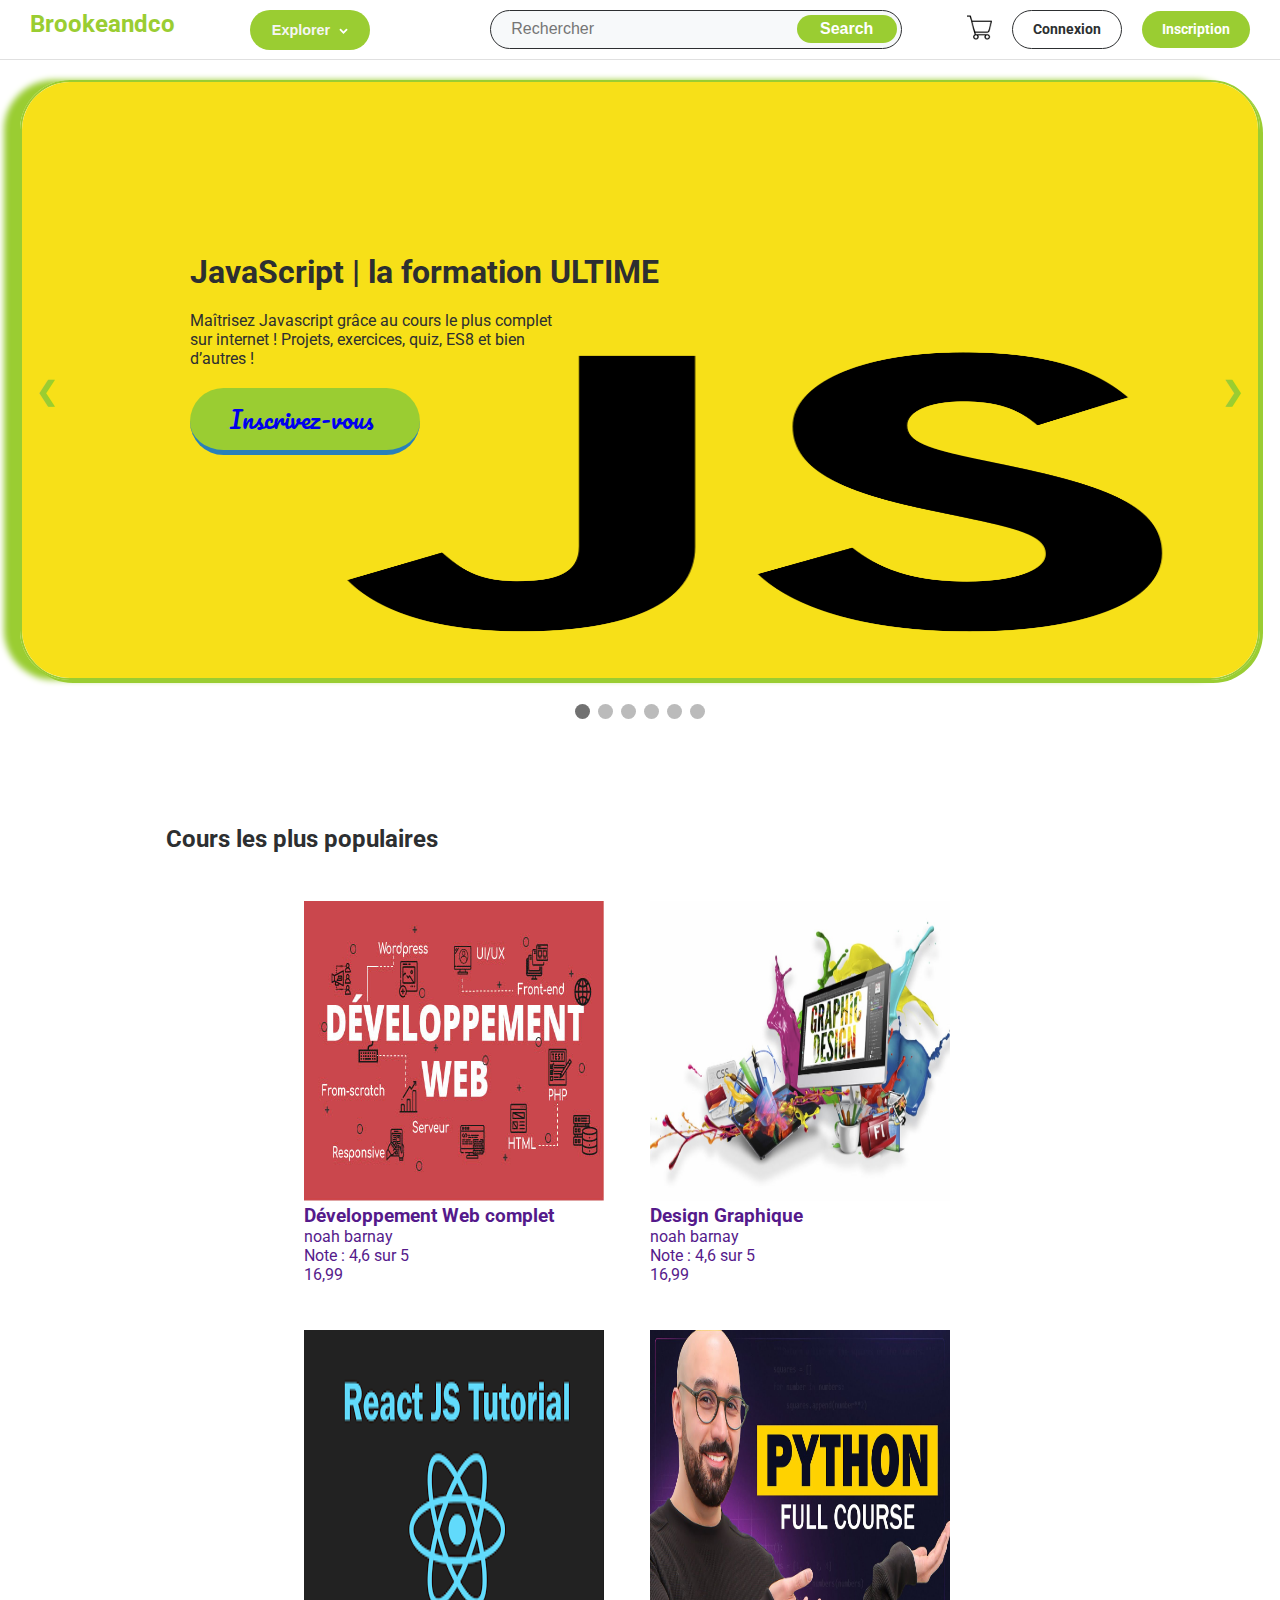
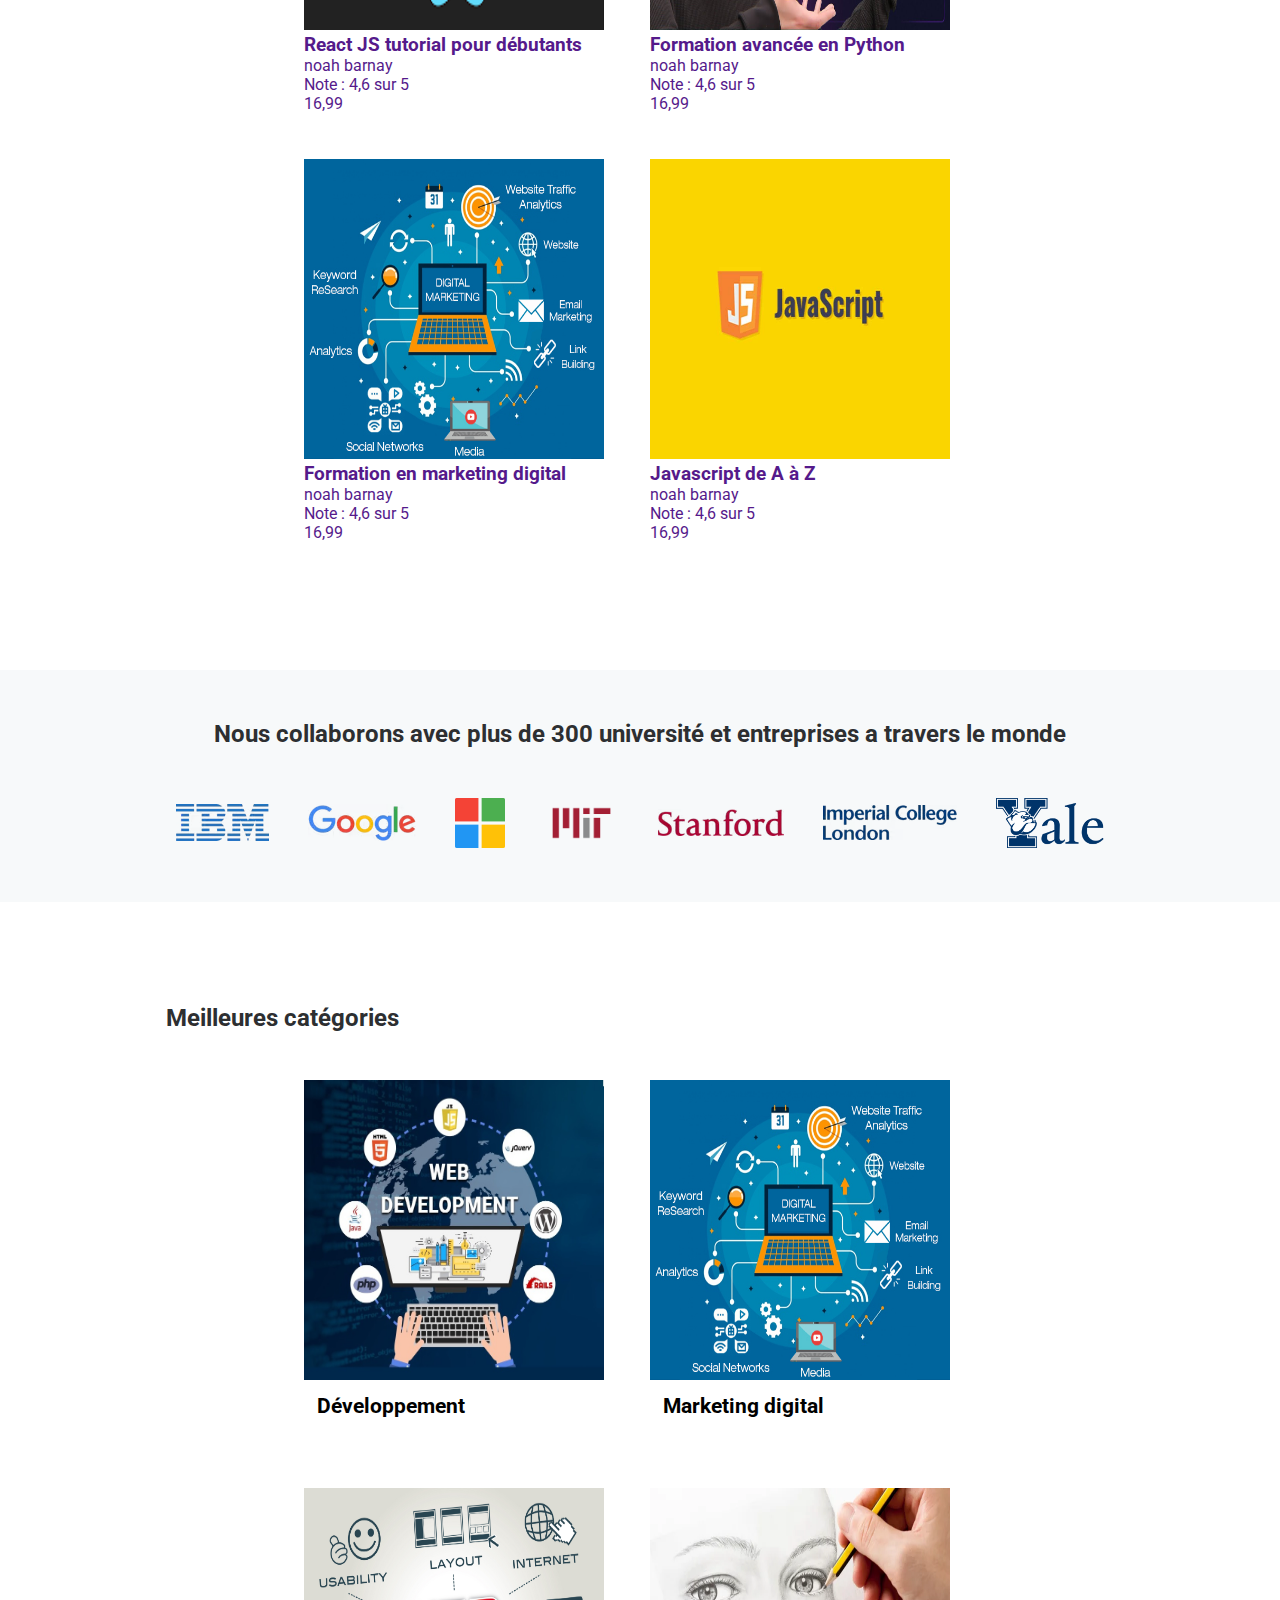
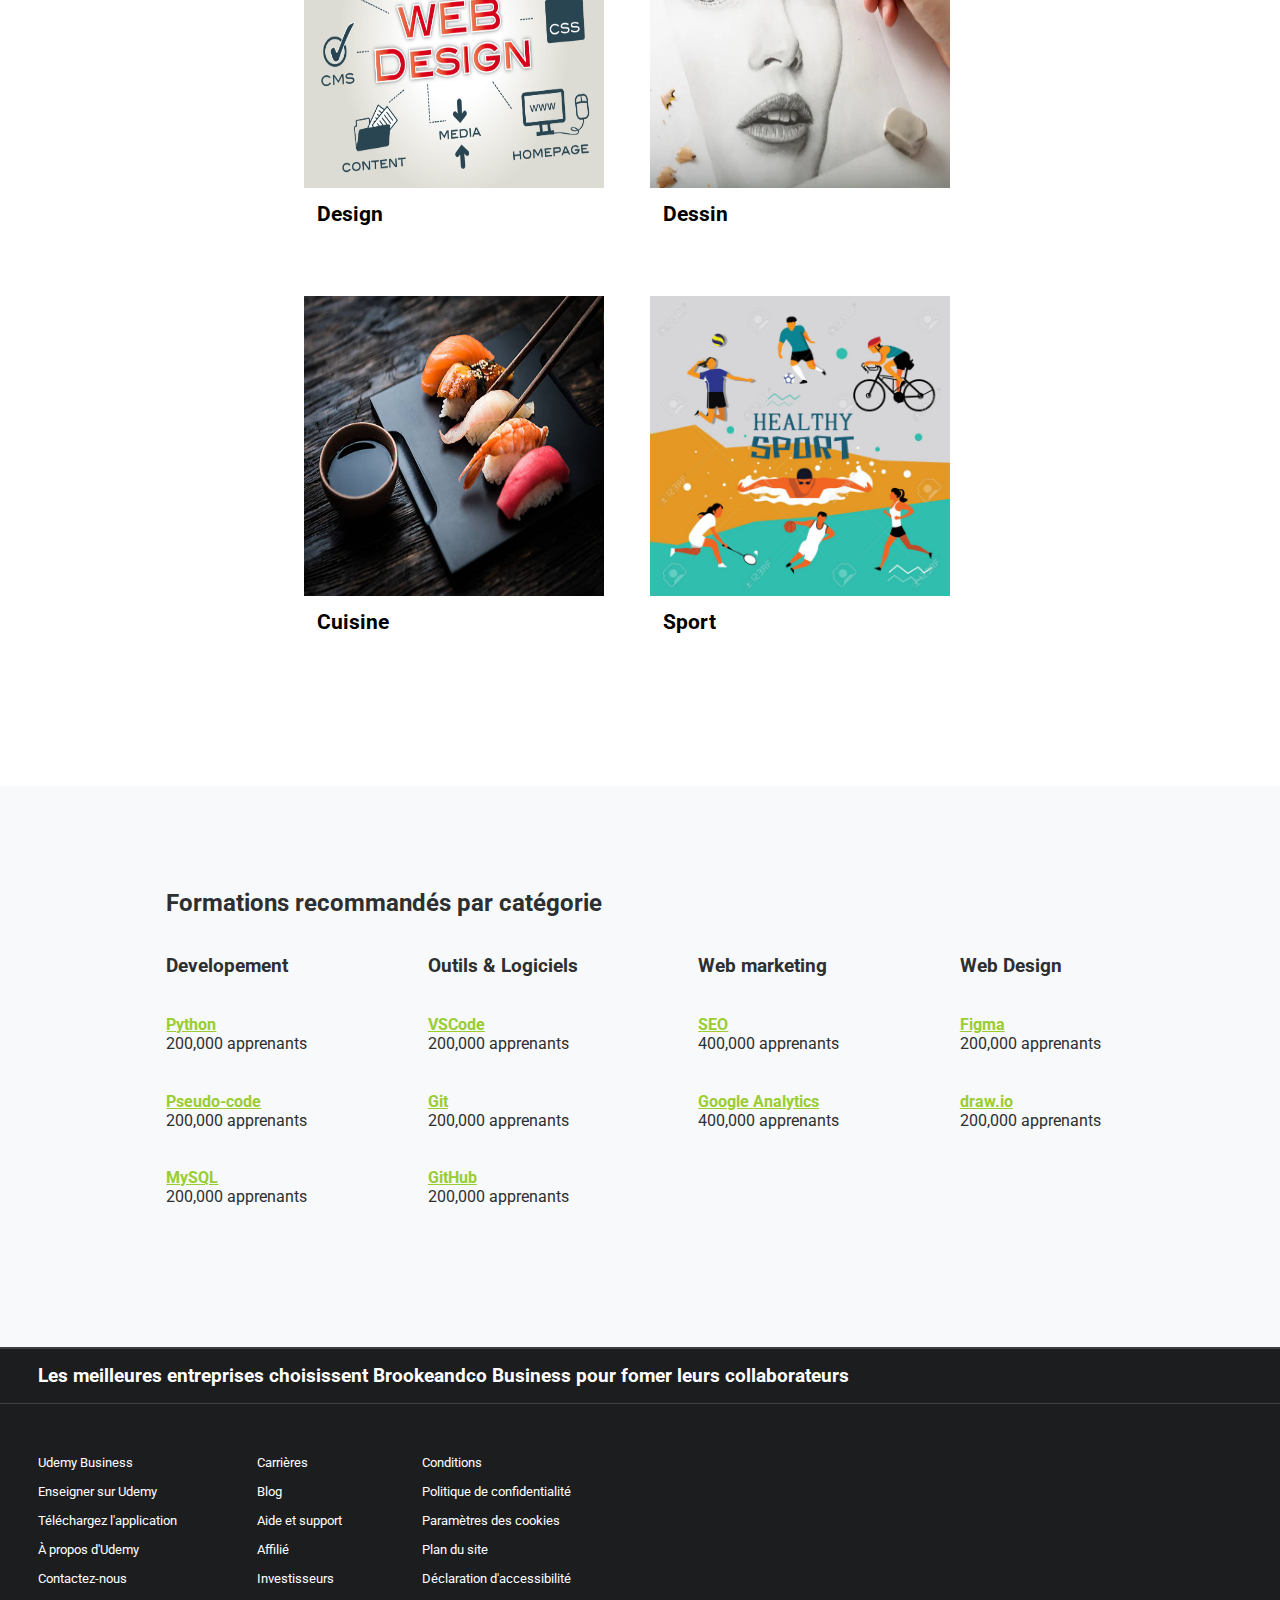
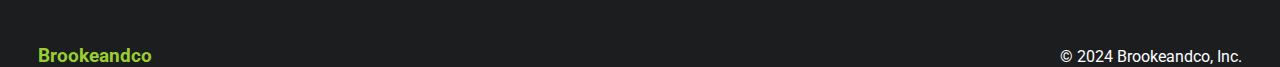
==== index.html @ dddec378 "Update" ====
<!DOCTYPE html>
<html lang="en">
<head>
    <meta charset="UTF-8">
    <meta name="viewport" content="width=device-width, initial-scale=1.0">
    <title>Brooke and Co</title>
    <link rel="stylesheet" href="/styles/main.css">
</head>
<body>
    <div class="wrapper">
        <header>  
            <div class = "searchList">
                <div class="logo-container">
                    <a href="/index.html" class="logo">
                        <h2>Brookeandco</h2>
                    </a> 
                </div>
                <button class= "exploreButton">
                        <span>Explorer</span>
                        <svg class="exploreButtonArrow " viewBox="0 0 32 32" width="9" height="9"><path fill="#fff" d="M30.054 14.429l-13.25 13.232q-0.339 0.339-0.804 0.339t-0.804-0.339l-13.25-13.232q-0.339-0.339-0.339-0.813t0.339-0.813l2.964-2.946q0.339-0.339 0.804-0.339t0.804 0.339l9.482 9.482 9.482-9.482q0.339-0.339 0.804-0.339t0.804 0.339l2.964 2.946q0.339 0.339 0.339 0.813t-0.339 0.813z"></path></svg>
                </button>
                <div class="scrollingMenu">

                </div>
            </div>
            <div class="searchBar">
                <form action="" id="searchBarForm" role="search">
                    <input type="search" id="query" name="query"
                        placeholder="Rechercher"
                        aria-label ="Rechercher a travers le contenu du site"
                        >
                    <button type="submit" class="searchBarButton">Search</button>
                </form>
            </div>
            <ul class="nav-links">
                <li class="cart"><a href="#"><img src="/images/shopping-cart.png" alt=""></a></li>
                <li class="signIn"><a href="/pages/login.html">Connexion</a></li>
                <li class="register"><a href="/pages/register.html">Inscription</a></li>
            </ul>
        </header>
        <main>
            <!-- section carousel -->
            <section class="carousel-container">
                <!-- Slideshow container -->
                <div class="slideshow-container">
                    <!-- Full-width images with number and caption text -->
                    <div class="mySlides fade">  
                        <img src="./images/javascript-logo.png">
                        <div class="cta-container">
                            <h1 class="cta-title">JavaScript | la formation ULTIME </h1>
                            <p class="cta-subtitle"> Maîtrisez Javascript grâce au cours le plus complet sur internet ! 
                                Projets, exercices, quiz, ES8 et bien d’autres !
                            </p>
                            <a class="cta-btn" href="pages/register.html"> Inscrivez-vous</a>
                        </div>
                    </div>
                    <div class="mySlides fade">  
                        <img src="./images/python.jpeg">
                        <div class="cta-container">
                            <h1 class="cta-title">Développeur Python | Formation complète</h1>
                            <p class="cta-subtitle">Apprenez Python en partant de 0, et créez tous types de projets :
                                Sites Web, Apps mobile, Jeux, Scripts, Hacking éthique
                            </p>
                            <a class="cta-btn"  href="pages/register.html"> Inscrivez-vous</a>
                        </div>
                    </div>
                    <div class="mySlides fade"> 
                        <img src="./images/c-sharp.webp">
                        <div class="cta-container">
                            <h1 class="cta-title">Développeur C# | Formation complète</h1>
                            <p class="cta-subtitle">Apprenez la programmation avec le langage C# 10 
                                et créez des applications web puissantes avec .NET Core 6</p>
                            <a class="cta-btn" href="pages/register.html"> Inscrivez-vous</a>
                        </div>
                    </div>
                    <div class="mySlides fade">
                        <img src="./images/webdev-course.webp">
                        <div class="cta-container">
                            <h1 class="cta-title">Atelier de Développement Web</h1>
                            <p class="cta-subtitle">Cours de développement web explore les technologies web modernes.</p>
                            <a class="cta-btn" href="pages/register.html"> Inscrivez-vous</a>
                        </div>
                    </div>
                    <div class="mySlides fade">
                        <img src="./images/react-js-complet.jpeg">
                        <div class="cta-container">
                            <h1 class="cta-title">Le cours complet de React.JS pour débutants</h1>
                            <p class="cta-subtitle">Créez des applications Web robustes, rapides, conviviales et réactives.</p>
                            <a class="cta-btn" href="pages/register.html"> Inscrivez-vous</a>
                        </div>
                    </div>
                    <div class="mySlides fade">
                        <img src="./images/java-logo.svg">
                        <div class="cta-container">
                            <h1 class="cta-title">Développeur Java | Master training</h1>
                            <p class="cta-subtitle">Créez des applications Web robustes,conviviales et multiplateforme.</p>
                            <a class="cta-btn" href="pages/register.html"> Inscrivez-vous</a>
                        </div>
                    </div>

                
                    <!-- Next and previous buttons -->
                    <a class="prev" onclick="plusSlides(-1)">&#10094;</a>
                    <a class="next" onclick="plusSlides(1)">&#10095;</a>
                </div>
                <!-- The dots/circles -->
                <div class="dot-container">
                    <span class="dot" onclick="currentSlide(1)"></span>
                    <span class="dot" onclick="currentSlide(2)"></span>
                    <span class="dot" onclick="currentSlide(3)"></span>
                    <span class="dot" onclick="currentSlide(4)"></span>
                    <span class="dot" onclick="currentSlide(5)"></span>
                    <span class="dot" onclick="currentSlide(6)"></span>
                </div>
            </section>
            <!-- section les cours populaires -->
            <section class="bb-container component-margin">
                <h2 class="popular-courses-title"> Cours les plus populaires</h2>
                <div class="popular-courses">
                    <a class="popular-card" href="">
                        <div class="categorie-img-wrapper">
                            <img src="images/dev-web.jpeg" alt="img-dev">
                        </div>
                        <div class="popular-card-content">
                            <div class="card-title-module"><h3>Développement Web complet</h3></div>
                            <div class="formateur">noah barnay</div>
                            <div class="rating">
                                <span>Note&nbsp;: 4,6 sur&nbsp;5</span>
                            </div>
                            <div class="price"><span> 16,99</span></div>
                        </div>
                    </a>
                    <a class="popular-card" href="">
                        <div class="categorie-img-wrapper">
                            <img src="images/graphic-design.jpeg" alt="img-dev">
                        </div>
                        <div class="popular-card-content">
                            <div class="card-title-module"><h3>Design Graphique</h3></div>
                            <div class="formateur">noah barnay</div>
                            <div class="rating">
                                <span>Note&nbsp;: 4,6 sur&nbsp;5</span>
                            </div>
                            <div class="price"><span> 16,99</span></div>
                        </div>
                    </a>
                    <a class="popular-card" href="">
                        <div class="categorie-img-wrapper">
                            <img src="images/reactjs.png" alt="img-dev">
                        </div>
                        <div class="popular-card-content">
                            <div class="card-title-module"><h3>React JS tutorial pour débutants</h3></div>
                            <div class="formateur">noah barnay</div>
                            <div class="rating">
                                <span>Note&nbsp;: 4,6 sur&nbsp;5</span>
                            </div>
                            <div class="price"><span> 16,99</span></div>
                        </div>
                    </a>
                    <a class="popular-card" href="">
                        <div class="categorie-img-wrapper">
                            <img src="images/python-fullCourses.jpeg" alt="img-dev">
                        </div>
                        <div class="popular-card-content">
                            <div class="card-title-module"><h3>Formation avancée en Python</h3></div>
                            <div class="formateur">noah barnay</div>
                            <div class="rating">
                                <span>Note&nbsp;: 4,6 sur&nbsp;5</span>
                            </div>
                            <div class="price"><span> 16,99</span></div>
                        </div>
                    </a>
                    <a class="popular-card" href="">
                        <div class="categorie-img-wrapper">
                            <img src="images/digital-marketing.jpeg" alt="img-dev">
                        </div>
                        <div class="popular-card-content">
                            <div class="card-title-module"><h3>Formation en marketing digital</h3></div>
                            <div class="formateur">noah barnay</div>
                            <div class="rating">
                                <span>Note&nbsp;: 4,6 sur&nbsp;5</span>
                            </div>
                            <div class="price"><span> 16,99</span></div>
                        </div>
                    </a>
                    <a class="popular-card" href="">
                        <div class="categorie-img-wrapper">
                            <img src="images/javascript.jpeg" alt="img-dev">
                        </div>
                        <div class="popular-card-content">
                            <div class="card-title-module"><h3>Javascript de A à Z</h3></div>
                            <div class="formateur">noah barnay</div>
                            <div class="rating">
                                <span>Note&nbsp;: 4,6 sur&nbsp;5</span>
                            </div>
                            <div class="price"><span> 16,99</span></div>
                        </div>
                    </a>
                </div>
            </section>
            <!-- section partners banners -->
            <section class="component-margin partners-section background-pale">
                <div class="bb-container">
                    <h2 class="partners-logo-heading">
                        <div>
                            Nous collaborons avec plus de 300 université et entreprises a travers le monde
                        </div> 
                    </h2>
                    <div class="partners-logo-module">
                        <a href="https://developer.ibm.com/?lnk=flathl" target="_blank" class="partner-logo-image">
                            <img src="images/ibm-icon.png" alt="logo-ibm">
                        </a>
                        <a href="https://grow.google/intl/en_in/certificates/" target="_blank" class="partner-logo-image">
                            <img src="images/google-icon.png" alt="google-logo">
                        </a>
                        <a href="https://news.microsoft.com/skills/" target="_blank" class="partner-logo-image">
                            <img src="images/microsoft-logo.png" alt="microsoft-logo">
                        </a>
                        <a href="https://openlearning.mit.edu/courses-programs" target="_blank" class="partner-logo-image">
                            <img src="images/mit-logo.png" alt="mit-logo">
                        </a>
                        <a href="https://online.stanford.edu/free-courses" target="_blank" class="partner-logo-image">
                            <img src="images/stanford-logo.png" alt="stanford-logo">
                        </a>
                        <a href="https://www.imperial.ac.uk/e-learning/" target="_blank" class="partner-logo-image">
                            <img src="images/imperial-college.png" alt="imperial-college-logo">
                        </a>
                        <a href="https://online.yale.edu/" target="_blank"class="partner-logo-image">
                            <img src="images/yale-logo.png" alt="yale-logo">
                        </a>
                    </div>
                </div> 
            </section>
            <!-- section des meilleures catégories-->
            <section class="bb-container component-margin">
                <h2 class="top-categories-title"> Meilleures catégories</h2>
                <div class="top-categories">
                    <a class="categorie-card" href="">
                        <div class="categorie-img-wrapper">
                            <img src="images/web-dev.jpeg" alt="img-dev">
                        </div>
                        <div class="categorie-card-title">
                            <span>Développement</span>
                        </div>
                    </a>
                    <a class="categorie-card" href="">
                        <div class="categorie-img-wrapper">
                            <img src="images/digital-marketing.jpeg" alt="img-dev">
                        </div>
                        <div class="categorie-card-title">
                            <span>Marketing digital</span>
                        </div>
                    </a>
                    <a class="categorie-card" href="">
                        <div class="categorie-img-wrapper">
                            <img src="/images/web-desiging.jpeg" alt="img-dev">
                        </div>
                        <div class="categorie-card-title">
                            <span>Design</span>
                        </div>
                    </a>
                    <a class="categorie-card" href="">
                        <div class="categorie-img-wrapper">
                            <img src="images/dessin.jpeg" alt="img-dev">
                        </div>
                        <div class="categorie-card-title">
                            <span>Dessin</span>
                        </div>
                    </a>
                    <a class="categorie-card" href="">
                        <div class="categorie-img-wrapper">
                            <img src="images/cusine.jpeg" alt="img-dev">
                        </div>
                        <div class="categorie-card-title">
                            <span>Cuisine</span>
                        </div>
                    </a>
                    <a class="categorie-card" href="">
                        <div class="categorie-img-wrapper">
                            <img src="images/healthy-sport.jpeg" alt="img-dev">
                        </div>
                        <div class="categorie-card-title">
                            <span>Sport</span>
                        </div>
                    </a>
                </div>
            </section>
            <!-- section des formations recommandés par catégories -->
            <div class="component-margin background-pale">
                <section class="bb-container topics-section">
                    <h2 class="bb-heading section-title"> Formations recommandés par catégorie</h2>
                    <div class="topics-container">
                        <!-- categorie Developement-->
                        <div class="topics-category">
                            <h3 class="topics-title">Developement</h3>
                            <div>
                                <div class="topics-infos">
                                    <div>
                                        <a href="/" class="topics-link">Python</a>
                                    </div>
                                    <div class="topics-count"> 200,000 apprenants</div>
                                </div>
                                <div class="topics-infos">
                                    <div>
                                        <a href="/" class="topics-link">Pseudo-code</a>
                                    </div>
                                    <div> 200,000 apprenants</div>
                                </div >
                                <div class="topics-infos">
                                    <div>
                                        <div>
                                            <a href="/" class="topics-link">MySQL</a>
                                        </div>
                                        <div> 200,000 apprenants</div>
    
                                    </div>
                                </div>

                            </div>
                        </div>
                        <!-- categorie Outils & Logiciels-->
                        <div class="topics-category">
                            <h3 class="topics-title">Outils & Logiciels</h3>
                            <div>
                                <div class="topics-infos">
                                    <div>
                                        <a href="/" class="topics-link">VSCode</a>
                                    </div>
                                    <div> 200,000 apprenants</div>
                                </div>
                                <div class="topics-infos">
                                    <div>
                                        <a href="/" class="topics-link">Git</a>
                                    </div>
                                    <div> 200,000 apprenants</div>

                                </div>
                                <div class="topics-infos">
                                    <div>
                                        <a href="/" class="topics-link">GitHub</a>
                                    </div>
                                    <div> 200,000 apprenants</div>
                                </div>
                                

                            </div>
                        </div>
                        <!-- categorie web marketing-->
                        <div class="topics-category">
                            <h3 class="topics-title">Web marketing</h3>
                            <div>
                                <div class="topics-infos">
                                    <div>
                                        <a href="/" class="topics-link">SEO</a>
                                    </div>
                                    <div> 400,000 apprenants</div>
                                </div>
                                <div class="topics-infos">
                                    <div>
                                        <a href="/" class="topics-link">Google Analytics</a>
                                    </div>
                                    <div> 400,000 apprenants</div>
                                </div>
                                <div class="topics-infos"></div>

                            </div>
                        </div>
                        <!-- catégorie design -->
                        <div class="topics-category">
                            <h3 class="topics-title">Web Design</h3>
                            <div>
                                <div class="topics-infos">
                                    <div>
                                        <a href="/" class="topics-link">Figma</a>
                                    </div>
                                    <div> 200,000 apprenants</div>

                                </div>
                                <div class="topics-infos">
                                    <div>
                                        <a href="/" class="topics-link">draw.io</a>
                                    </div>
                                    <div> 200,000 apprenants</div>
                                </div>
                                <div class="topics-infos"></div>

                            </div>
                        </div>
                    </div>
                </section>
            </div>
        </main>
        <footer class="footer">
            <div class="footer-section fs1">
                <h3> Les meilleures entreprises choisissent Brookeandco Business pour fomer leurs collaborateurs</h2>
            </div>
            <div class="footer-section fs2">
                <div class="links">
                    <ul>
                        <li>
                            <a href="" class="link" target="_blank" >Udemy Business</a>
                        </li>
                        <li>
                            <a class="link" href="">Enseigner sur Udemy</a>
                        </li>
                        <li>
                            <a class="link" href="" target="_blank">Téléchargez l'application</a>
                        </li>
                        <li>
                            <a class="link" href="">À propos d'Udemy</a>
                        </li>
                        <li>
                            <a class="link" href="">Contactez-nous</a>
                        </li>
                    </ul>
                    <ul>
                        <li>
                            <a class="link" href="">Carrières</a>
                        </li>
                        <li>
                            <a class="link" href="">Blog</a>
                        </li>
                        <li>
                            <a class="link" href="">Aide et support</a>
                        </li>
                        <li>
                            <a class="link" href="">Affilié</a>
                        </li>
                        <li>
                            <a class="link" href="">Investisseurs</a>
                        </li>
                    </ul>
                    <ul>
                        <li>
                            <a class="link" href="">Conditions</a>
                        </li>
                        <li>
                            <a class="link" href="">Politique de confidentialité</a>
                        </li>
                        <li>
                            <a class="link" href="">Paramètres des cookies</a>
                        </li>
                        <li>
                            <a class="link" href="">Plan du site</a>
                        </li>
                        <li>
                            <a class="link" href="">Déclaration d'accessibilité</a>
                        </li>
                    </ul>
                </div>
                <div class="logo-copyright">
                    <div class="logo-container">
                        <a href="/" class="logo">
                            <h3>Brookeandco</h3>
                        </a>
                    </div>
                    <div class="copyright-container">© 2024 Brookeandco, Inc.</div>
                </div>
            </div>
        </footer>
    </div>
    
    <script src="/scripts/main.js"></script>
</body>
</html>
---- styles/main.css ----
@import url('https://fonts.googleapis.com/css2?family=Open+Sans:ital,wght@0,300..800;1,300..800&family=Roboto:ital,wght@0,100;0,300;0,400;0,500;0,700;0,900;1,100;1,300;1,400;1,500;1,700;1,900&display=swap');
@import url('https://fonts.googleapis.com/css2?family=Pacifico&display=swap');

/* media queries */
/* Styles pour les écrans de petite taille */
@media only screen and (max-width: 768px) {
    .logo-container {
        text-align: center;
    }
    .nav-links {
        display: none; /* Masquer la navigation principale sur les petits écrans */
        flex-direction: column;
        align-items: center;
        position: absolute;
        top: 50px;
        left: 0;
        right: 0;
        background-color: #FFFFFF;
        z-index: 1;
    }
    .nav-links.open{
        display: flex; /*Afficher la navigaion lorque le menu est ouver*/
    }
    .nav-links li{
        margin: 10px 0; /* espacement entre les éléments du menu */
    }

    .nav-toggle{
        display: block;
        cursor: pointer;
        color: #FFFFFF;
        background-color:  #333;
        padding: 10px;
    }
}

/* Styles pour les écrans de taille moyenne à grande */
@media only screen and (min-width: 768px) {
    .nav-links {
        display: flex;
        justify-content: flex-end;
        list-style-type: none;
        margin: 0;
        padding: 0;
    }
    .nav-links li {
        margin-left: 20px;
    }
}

/* main styles*/
*{
    box-sizing: border-box;
    margin:0;
    padding: 0;
}
body{
   font-family: "Roboto", sans-serif;
   color: #2d2f31;
   margin: 0;
   padding: 0;
}
.wrapper{
   display: flex;
   min-height: 100vh;/* hauteur du wrapper a 100vh = 100% du viewport height*/
   flex-direction: column; /* affichage en colonne */
}
main{
    flex-grow: 1; /* section main occupe l'espace disponible*/
}
a{
    text-decoration: none;
}
/********************************* HEADER SECTION *********************************/
/* aligner les elements du header*/
header{
    display: flex;
    justify-content: space-between;
    height: 60px;
    border-bottom: 1px solid #0000001f;
    align-items: center;
    padding: 0 30px 0 30px;
}
/* remove style on logo*/
header .logo{
    text-decoration: none;
    color: #9ACD32;
}

/* remove bullet on unordered list */
header ul {
    list-style-type: none;
}

header .searchList{
    display: flex;
    gap: 50px;
}
.exploreButton{
    border: none;
    background: none;
    color: whitesmoke;
    height: 40px;
    width: 120px;
    min-width: 120px;
    margin: auto 25px;
    font-size: 0.9rem;
    font-weight: bold;
    background-color: 	#9ACD32;
    border-radius: 25px;
}
.exploreButton:hover{
    border:#9ACD32;
    background-color: whitesmoke;
    color:#9ACD32;
}
.exploreButtonArrow{
    margin-left: 5px;
}
.searchBar{
    flex-grow: 0.6;
    height: 2.4rem;
    border: 1px solid #2d2f31;
    border-radius: 9999px;
    background-color: #f7f9fa;
    margin: 0 1.2rem;
    align-items: center;
    padding-left: 20px;
}
#searchBarForm{
    display: flex;
    align-items: center;
    height: 100%;
    padding: 0 0.25rem 0 0;
}
#searchBarForm > input{
    background-color: transparent;
    outline: none;
    font-size: 1rem;
    border: 0; /*enleve les bordures du input*/
    flex: 1;
}
.searchBarButton{
    border: none;
    background-color:#9ACD32;
    border-radius: 15px 15px;
    padding: 5px 5px;
    font-size: 1em;
    width: 100px;
    color: white;
    font-weight: 600;
}
.searchBarButton:hover, .nav-toggle {
    cursor: pointer
}
.nav-links{
    padding-top: 10px;
    display: flex;
    align-items: center;
    font-size: 0.9rem;
    font-weight: bold;
}

.signIn{
    background-color: transparent;
    border: 1px solid #2d2f31;
    padding:10px 20px ;
    border-radius: 50px;
}
.signIn a{
    color:#2d2f31;
}
.register{
    background-color:#9ACD32;
    padding:10px 20px ;
    border-radius: 50px;
}
.register a{
    color: white;
}
.signIn:hover, .register:hover{
    cursor:pointer;
}
.cart > a > img{
    width: 25px;
    height: 25px;
}

/********************************* MAIN SECTION *********************************/

/* carousel section */
.carousel-container {
    width: 100%;
    height: 100%;
}
.slideshow-container {
        width: 100%;
        position: relative;
        margin: 0 auto;
        padding: 20px 20px;
}

.mySlides {
    display: none;
}

.mySlides img {
    width: 100%;
    height: 600px;
    border: 2px #9ACD32 solid;
    border-radius: 50px;
    box-shadow: 3px 3px #9ACD32, -1em 0 .4em #9ACD32;
}

.prev, .next {
    cursor: pointer;
    position: absolute;
    top: 50%;
    width: auto;
    margin-top: -22px;
    padding: 16px;
    color: #9ACD32;
    font-weight: bold;
    font-size: 26px;
    transition: 0.6s ease;
    border-radius: 0 3px 3px 0;
    user-select: none;
}

.next{ 
    right: 20px; /* positionner le bouton next a droite */
    border-radius: 3px 0 0 3px;
}

.prev:hover, .next:hover{
    background-color: rgba(0,0,0,0.8);
}

.dot-container {
    text-align: center;
}
.dot {
    cursor: pointer;
    height: 15px;
    width: 15px;
    margin: 0 2px;
    background-color: #bbb;
    border-radius: 50%;
    display: inline-block;
    transition: background-color 0.6s ease;
}

.fade { /* fade animation */
    animation-name: fade;
    animation-duration: 1.5s;
}
@keyframes fade {
    from {opacity: .4}
    to {opacity: 1}
}
.active, .dot:hover {
    background-color: #717171;
}

.cta-container{
    position: absolute;
    top: 30%;
    padding-left: 170px;
    display: flex;
    flex-direction: column;
    gap: 20px;
}
.cta-subtitle{
    width: 50%;
}
.cta-btn{
    padding: 10px 40px;
    width: 230px;
    border-radius: 10px;
    font-family: 'Pacifico', cursive;
    font-size: 1.5em;
    text-decoration: none;
    background-color: #9ACD32;
    border-radius: 50px 50px 50px 50px;
    border-bottom: 5px solid #2980B9;
    transition: all 0.1s;
    -webkit-transition: all 0.1s;
}
.cta-btn:active{
    transform: translate(0px, 5px);
    -webkit-transform: translate(0px,5px);
    border-bottom: 1px solid;
}
/* section partenaires */
.partners-section{
    text-align: center;
    width: 100%;
    margin: 0 auto;
    min-height: 300;
}
.partners-logo-heading{
    margin-bottom: 50px;
    padding-top: 50px;
}
.partners-logo-module{
    display: flex;
    justify-content: space-between;
    flex-wrap: wrap;
    gap: 20px;
    align-items: center;
    margin: 0 auto;
    max-width: 1132px;
    padding: 0 10px;
}
.partners-logo-module a > img{
    max-height: 50px;
    margin-bottom: 50px;
}
/* section les cours populaires */
.popular-courses{
    display: flex;
    flex-wrap: wrap;
    gap: 20px;
    justify-content:center;
}
.popular-courses-title{
    margin: 0 0 3rem;
}

.popular-card{
    margin: 0 1.6rem 1.6rem 0
}
.popular-card-title{
    padding: 0.8rem 0 1.6rem 0.8rem;
}
.popular-img-wrapper{
    overflow: hidden;
}
.popular-img-wrapper img{
    height: 300px;
    width: 300px;
}
/* Section les meilleurs catégories */
.top-categories{
    display: flex;
    flex-wrap: wrap;
    gap: 20px;
    justify-content:center;
}
.top-categories-title{
    margin: 0 0 3rem;
}
.top-categories a{
    text-decoration: none;
}
.top-categories a span{
    font-size: 1.3rem;
    color: black;
    font-weight: bold;
    line-height: 1.2rem;
}
.categorie-card{
    margin: 0 1.6rem 1.6rem 0
}
.categorie-card-title{
    padding: 0.8rem 0 1.6rem 0.8rem;
}
.categorie-img-wrapper{
    overflow: hidden;
}
.categorie-img-wrapper img{
    height: 300px;
    width: 300px;
}
/* les formations recommandés par catégorie*/
.component-margin{
    margin-top: 6.4rem;
}
.background-pale{
    background-color: #f7f9fa;
}
.bb-container{
    width: 100%;
    max-width: 80%;
    margin-right: auto;
    margin-left: auto;
    padding-right: 2.4rem;
    padding-left: 2.4rem;
}
.topics-section{
    padding: 6.4rem 2.4rem;
}
.section-title{
    margin-bottom: 2.4rem;
}
.topics-container{
    display: flex;
    justify-content: space-between;
    flex-wrap: wrap;
}
.topics-category{
    padding-right: 0.8rem;
    display: inline-block;
    margin-bottom: 2.4rem;
}
.topics-title{
    margin-bottom: 2.4rem;
}
.topics-infos{
    margin-top: 2.4rem;
}
.topics-link{
    font-weight: bolder;
    text-decoration: underline;
    color:#9ACD32;
}
/********************************* FOOTER SECTION *********************************/

.footer, .footer-section{
    background: #1c1d1f ;
    border-top: 1px solid #3e4143;;
    color: #ffffff;
}

.fs1{
    padding: 1rem 0;
    padding-left: 2.4rem;
    padding-right: 2.4rem;
}
.fs2{
    padding-top: 3rem;
    padding-left: 2.4rem;
    padding-right: 2.4rem;
}
.links{
    display: flex;
    gap: 80px;
}
ul{
    list-style-type: none; 
}
li{
    margin-bottom: 10px;
}

.link{
    text-decoration: none;
    color: #ffffff;
    font-size: small;
}
.logo-copyright{
    display: flex;
    justify-content: space-between;
    align-items: center;
    align-items: center;
    padding-top: 3rem;
}
footer .logo{
    text-decoration: none;
    color: #9ACD32;
}

.courseResumeBar {
    width: 100%;
    background-color: #1c1d1f;
    display: flex;
    color: white;
    padding-left: 20%;
    padding-right: 25%;
    padding-top: 3%;
    padding-bottom: 3%;
}
.courseResumeContent {
    flex: 1;
    display: flex;
    flex-direction: column;
}
.courseDetails {
    padding-left: 20%;
    padding-right: 25%;
    display: flex;
    flex-direction: column;
    padding-top: 3%;
    padding-bottom: 3%;
}
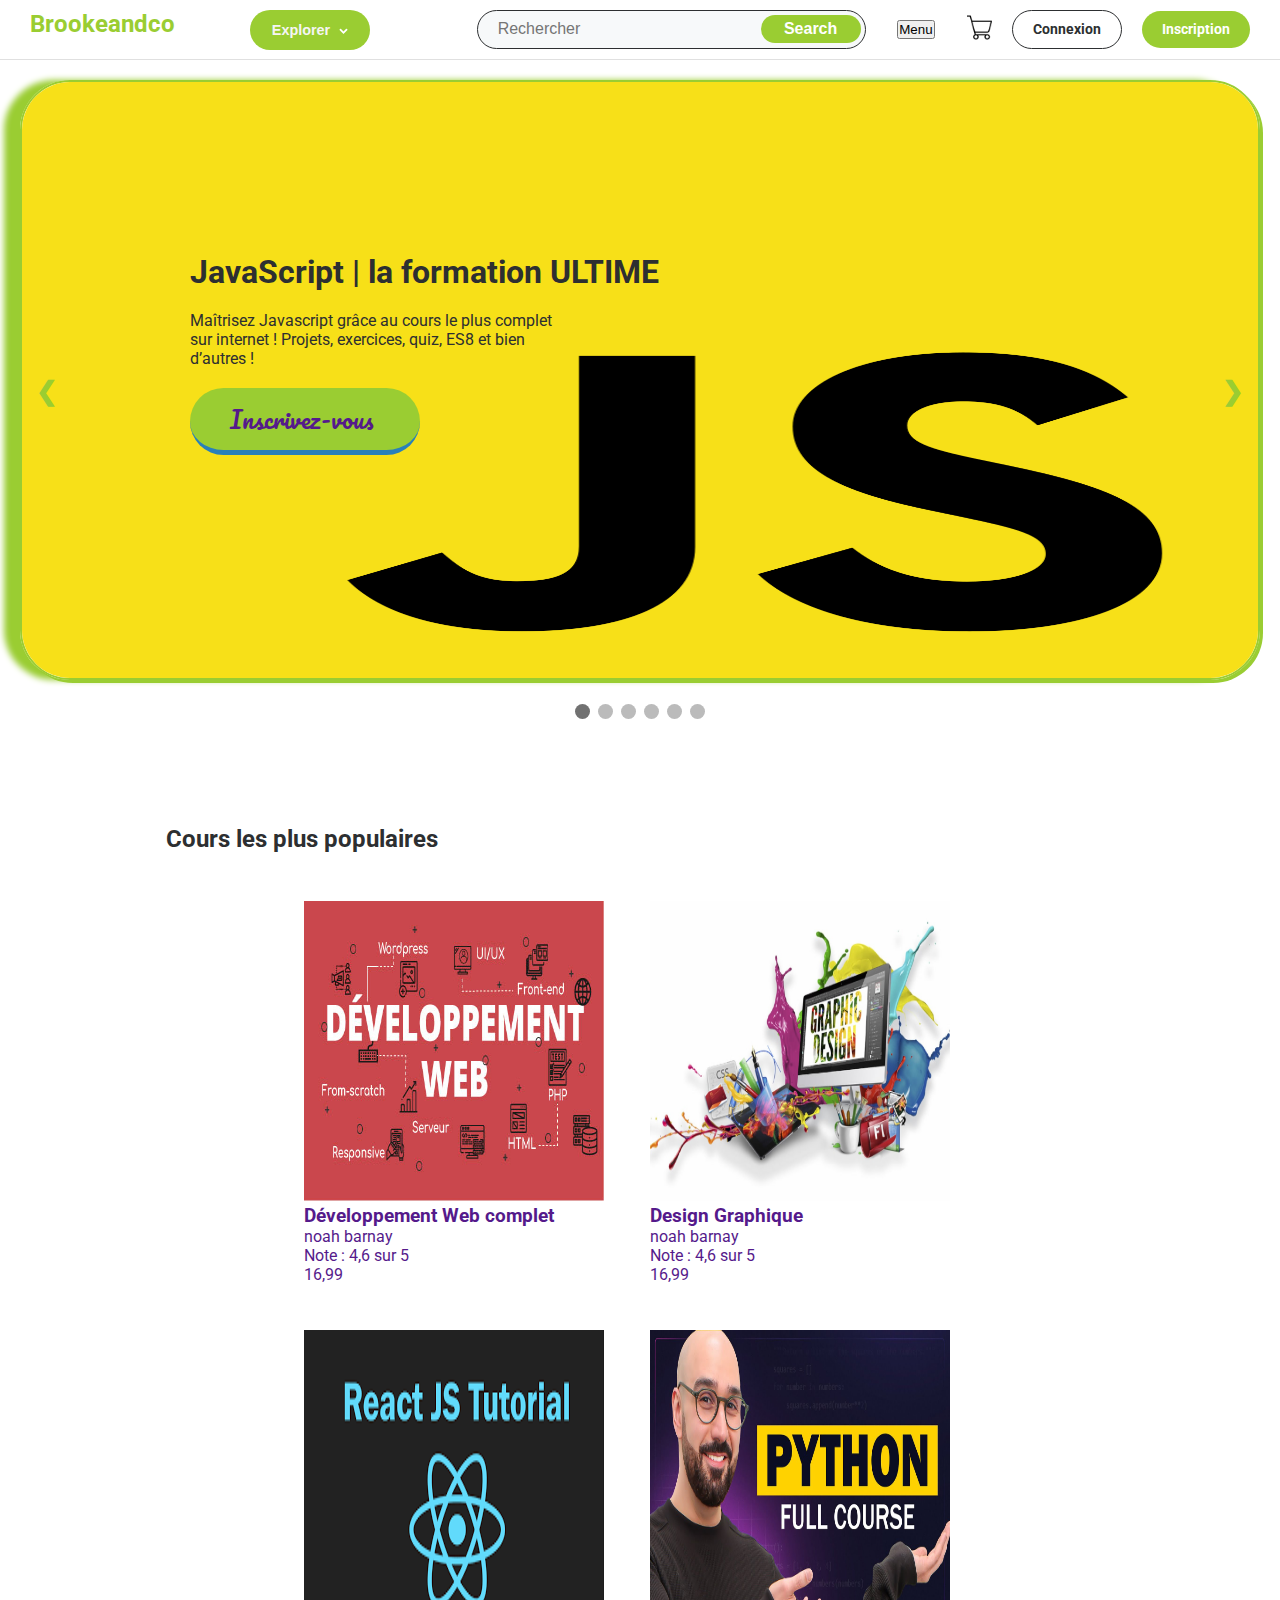
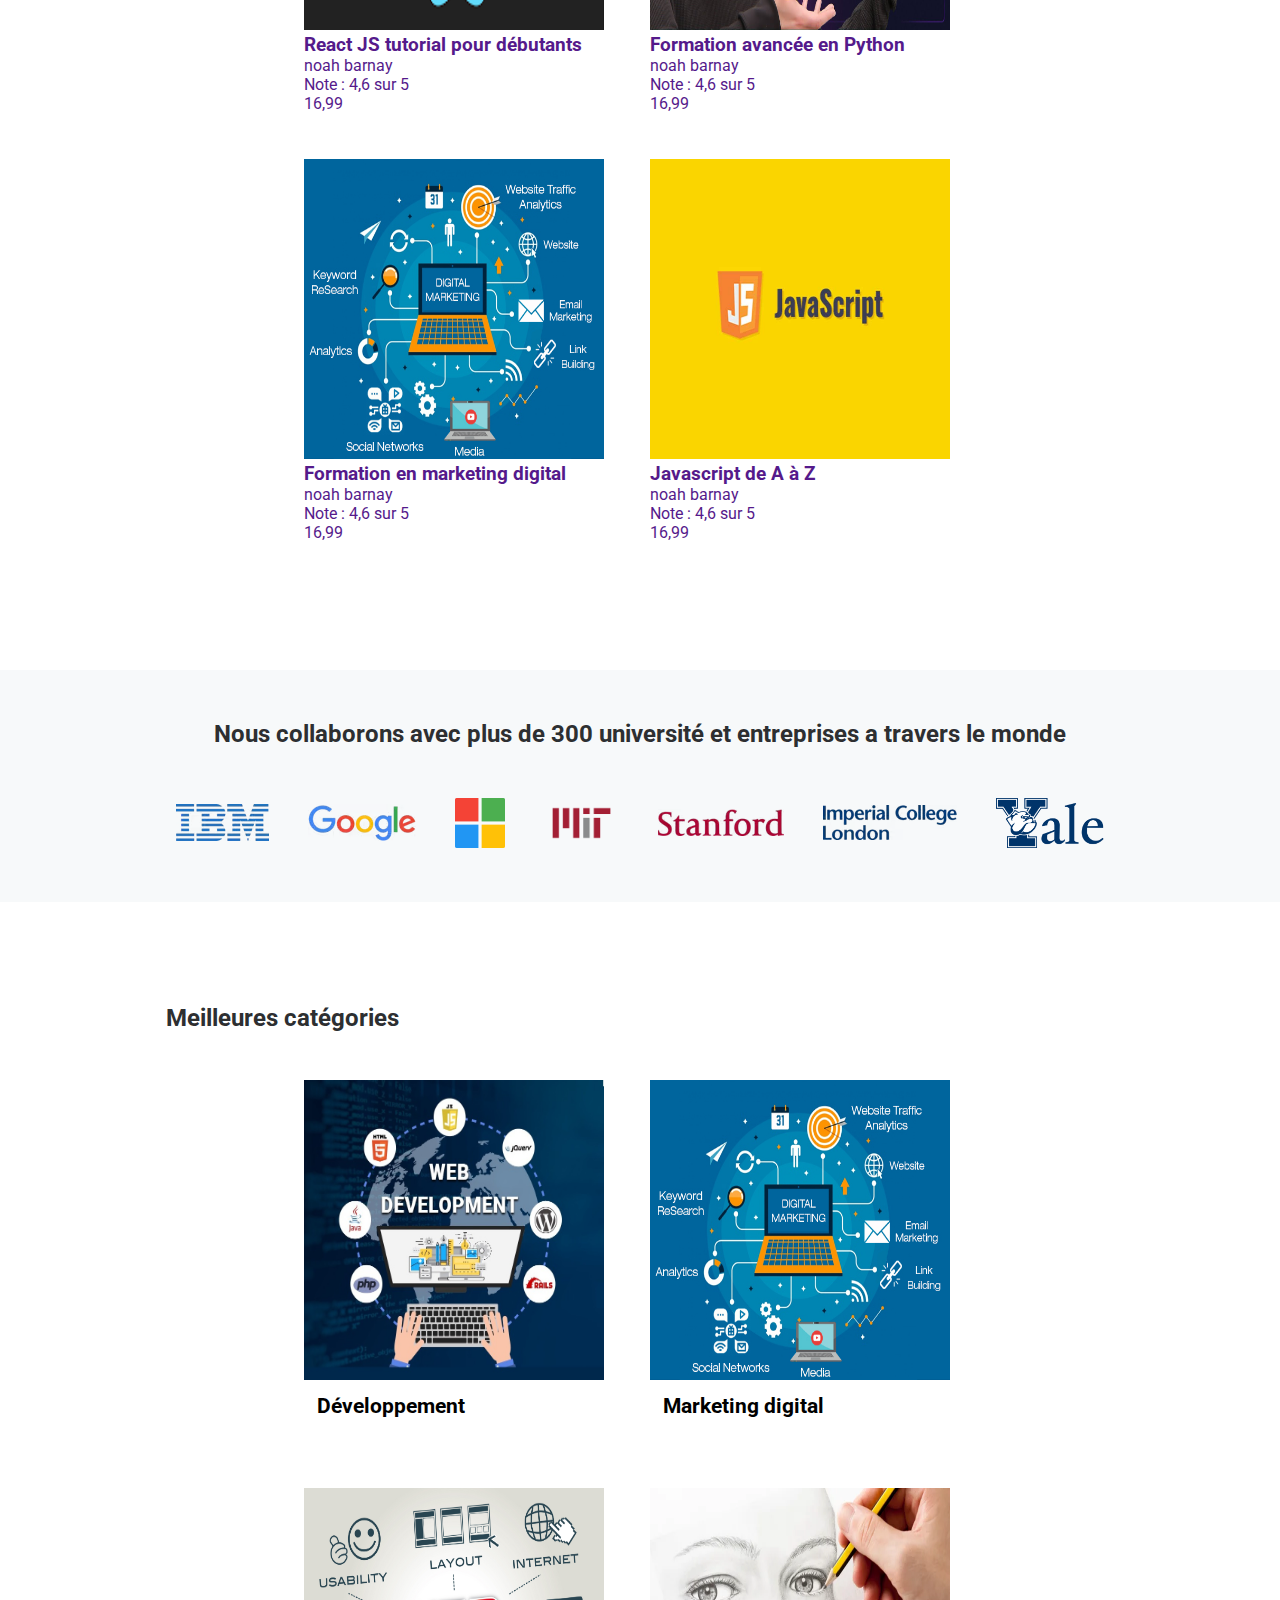
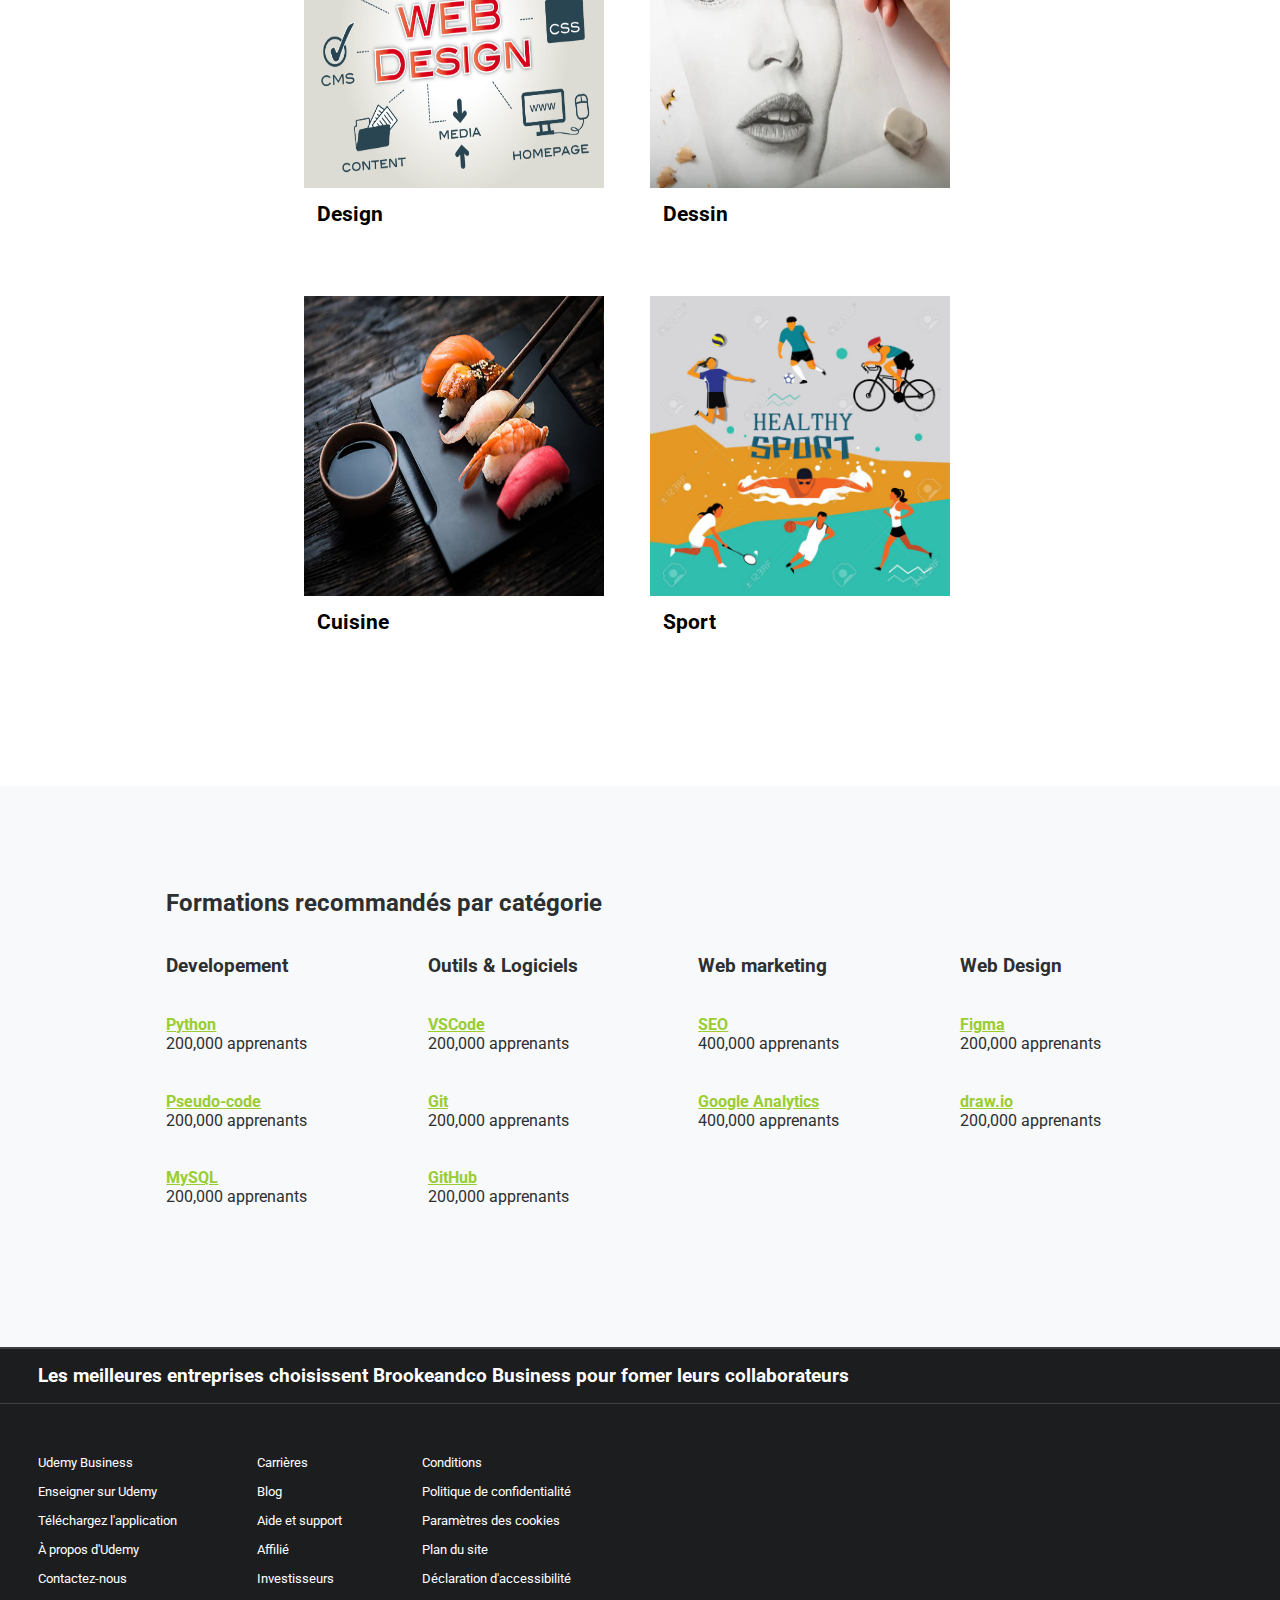
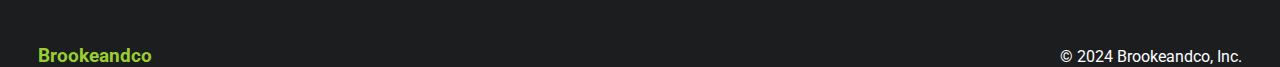
==== commit 51e5f97e: "Delete change on carousel display" ====
--- a/index.html
+++ b/index.html
@@ -32,6 +32,9 @@
                     <button type="submit" class="searchBarButton">Search</button>
                 </form>
             </div>
+            <button class="nav-toggle" onclick="toggleMenu()">
+                <span>Menu</span>
+              </button>
             <ul class="nav-links">
                 <li class="cart"><a href="#"><img src="/images/shopping-cart.png" alt=""></a></li>
                 <li class="signIn"><a href="/pages/login.html">Connexion</a></li>
@@ -51,7 +54,7 @@
                             <p class="cta-subtitle"> Maîtrisez Javascript grâce au cours le plus complet sur internet ! 
                                 Projets, exercices, quiz, ES8 et bien d’autres !
                             </p>
-                            <a class="cta-btn" href="pages/register.html"> Inscrivez-vous</a>
+                            <a class="cta-btn" href="" target="_blank"> Inscrivez-vous</a>
                         </div>
                     </div>
                     <div class="mySlides fade">  
@@ -61,7 +64,7 @@
                             <p class="cta-subtitle">Apprenez Python en partant de 0, et créez tous types de projets :
                                 Sites Web, Apps mobile, Jeux, Scripts, Hacking éthique
                             </p>
-                            <a class="cta-btn"  href="pages/register.html"> Inscrivez-vous</a>
+                            <a class="cta-btn" href="" target="_blank"> Inscrivez-vous</a>
                         </div>
                     </div>
                     <div class="mySlides fade"> 
@@ -70,7 +73,7 @@
                             <h1 class="cta-title">Développeur C# | Formation complète</h1>
                             <p class="cta-subtitle">Apprenez la programmation avec le langage C# 10 
                                 et créez des applications web puissantes avec .NET Core 6</p>
-                            <a class="cta-btn" href="pages/register.html"> Inscrivez-vous</a>
+                            <a class="cta-btn" href="" target="_blank"> Inscrivez-vous</a>
                         </div>
                     </div>
                     <div class="mySlides fade">
@@ -78,7 +81,7 @@
                         <div class="cta-container">
                             <h1 class="cta-title">Atelier de Développement Web</h1>
                             <p class="cta-subtitle">Cours de développement web explore les technologies web modernes.</p>
-                            <a class="cta-btn" href="pages/register.html"> Inscrivez-vous</a>
+                            <a class="cta-btn" href="" target="_blank"> Inscrivez-vous</a>
                         </div>
                     </div>
                     <div class="mySlides fade">
@@ -86,7 +89,7 @@
                         <div class="cta-container">
                             <h1 class="cta-title">Le cours complet de React.JS pour débutants</h1>
                             <p class="cta-subtitle">Créez des applications Web robustes, rapides, conviviales et réactives.</p>
-                            <a class="cta-btn" href="pages/register.html"> Inscrivez-vous</a>
+                            <a class="cta-btn" href="" target="_blank"> Inscrivez-vous</a>
                         </div>
                     </div>
                     <div class="mySlides fade">
@@ -94,7 +97,7 @@
                         <div class="cta-container">
                             <h1 class="cta-title">Développeur Java | Master training</h1>
                             <p class="cta-subtitle">Créez des applications Web robustes,conviviales et multiplateforme.</p>
-                            <a class="cta-btn" href="pages/register.html"> Inscrivez-vous</a>
+                            <a class="cta-btn" href="" target="_blank"> Inscrivez-vous</a>
                         </div>
                     </div>
 
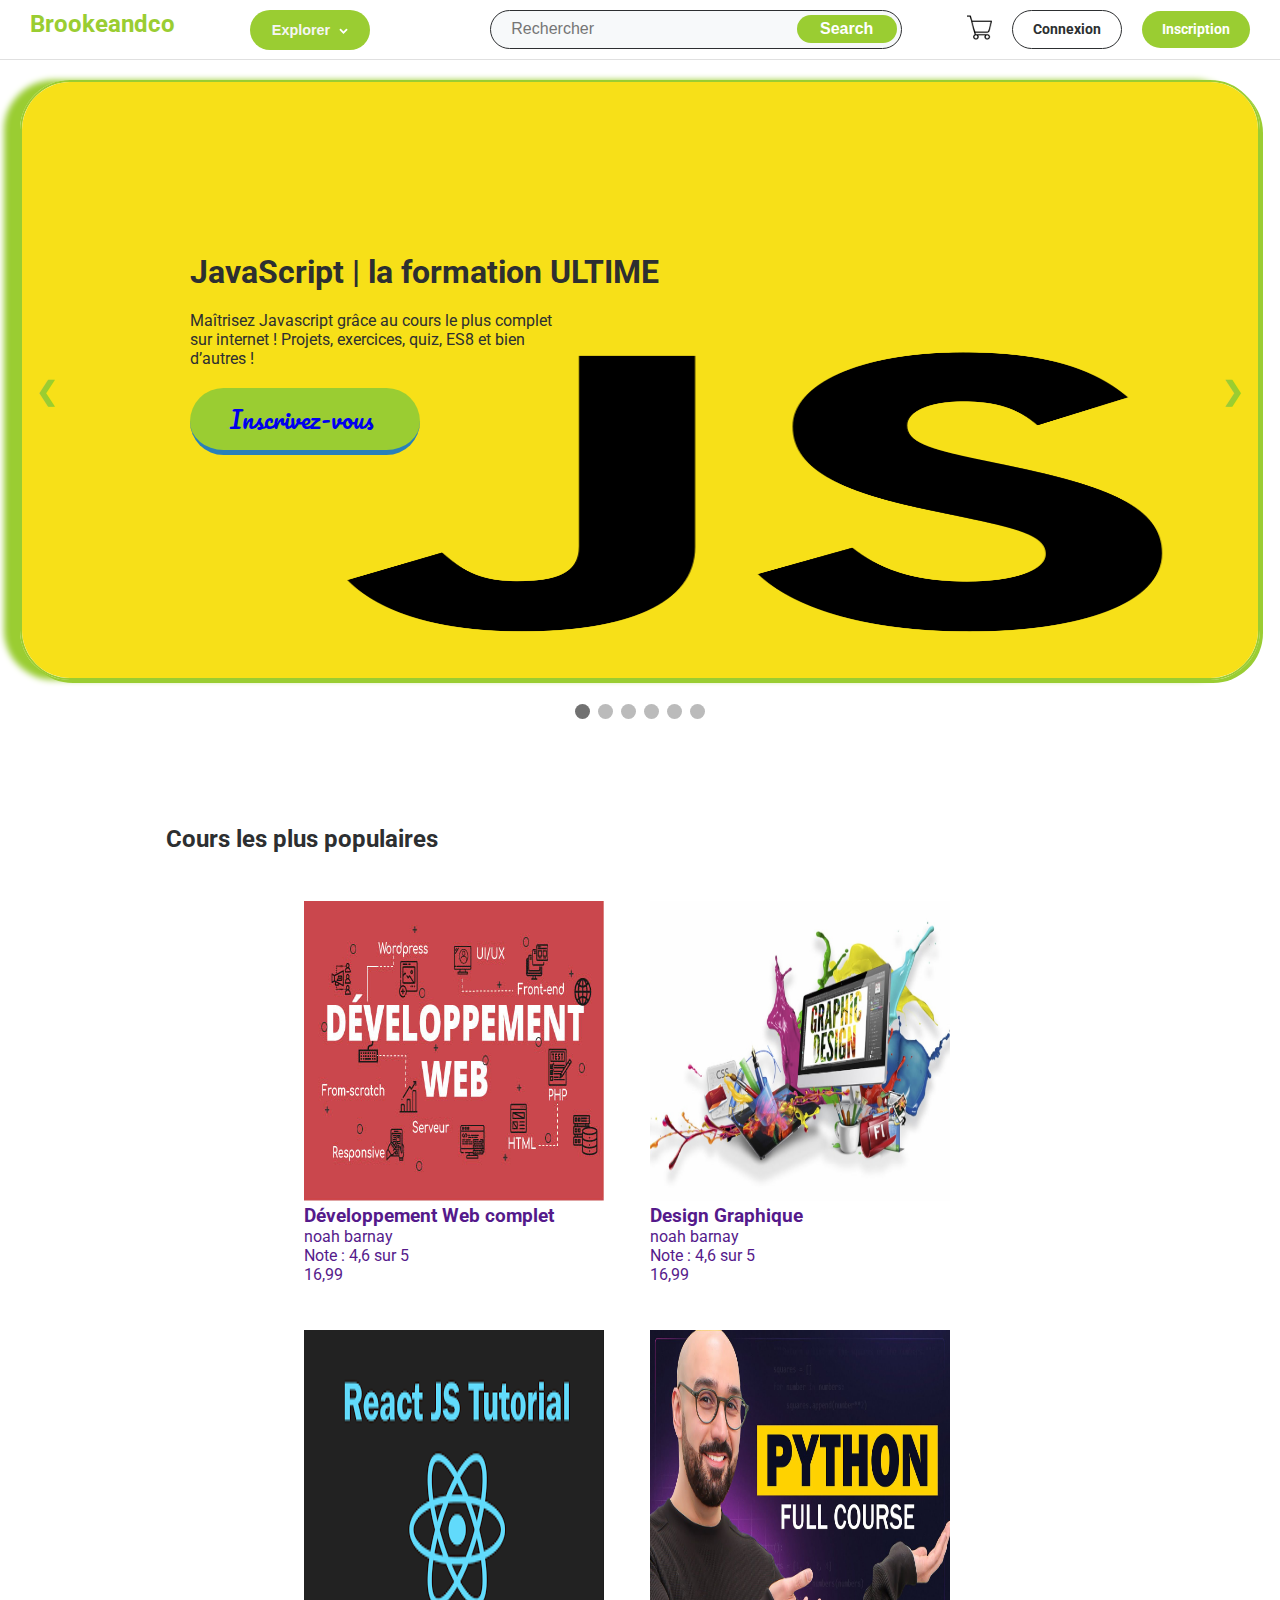
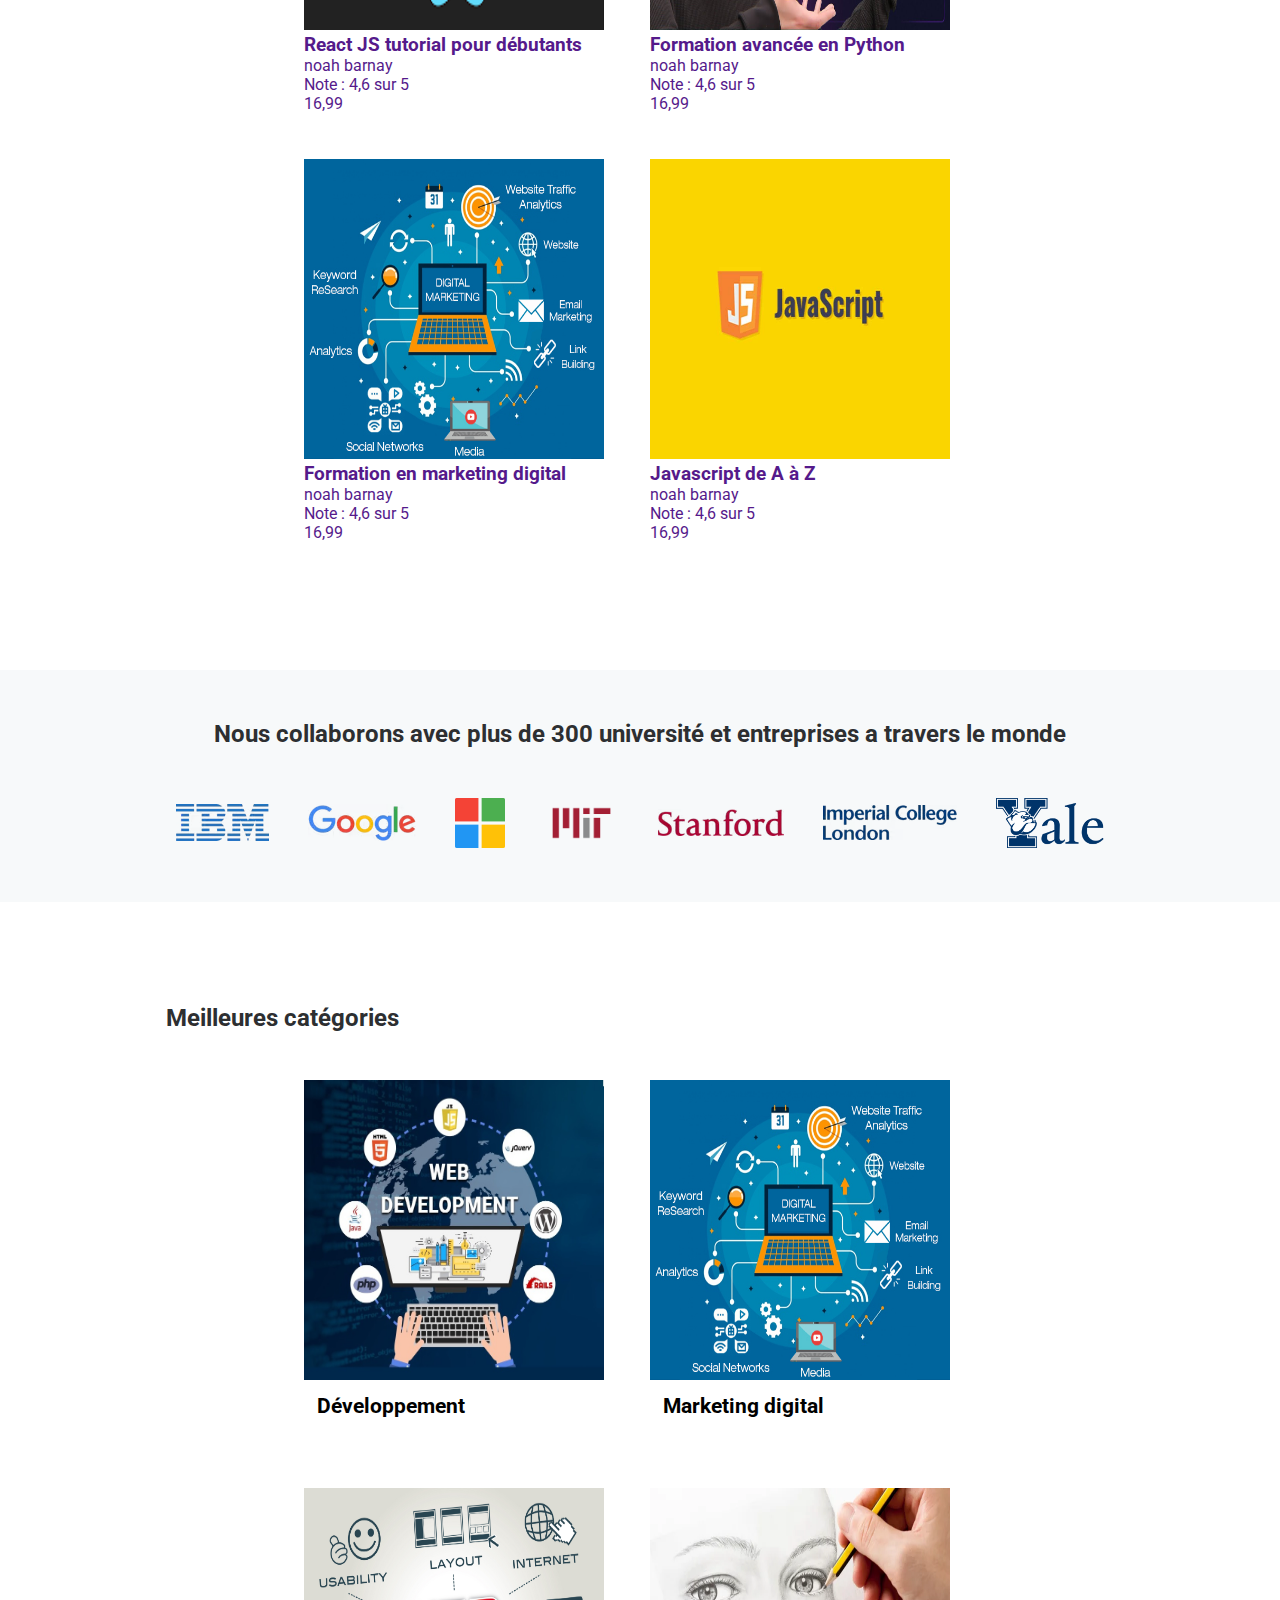
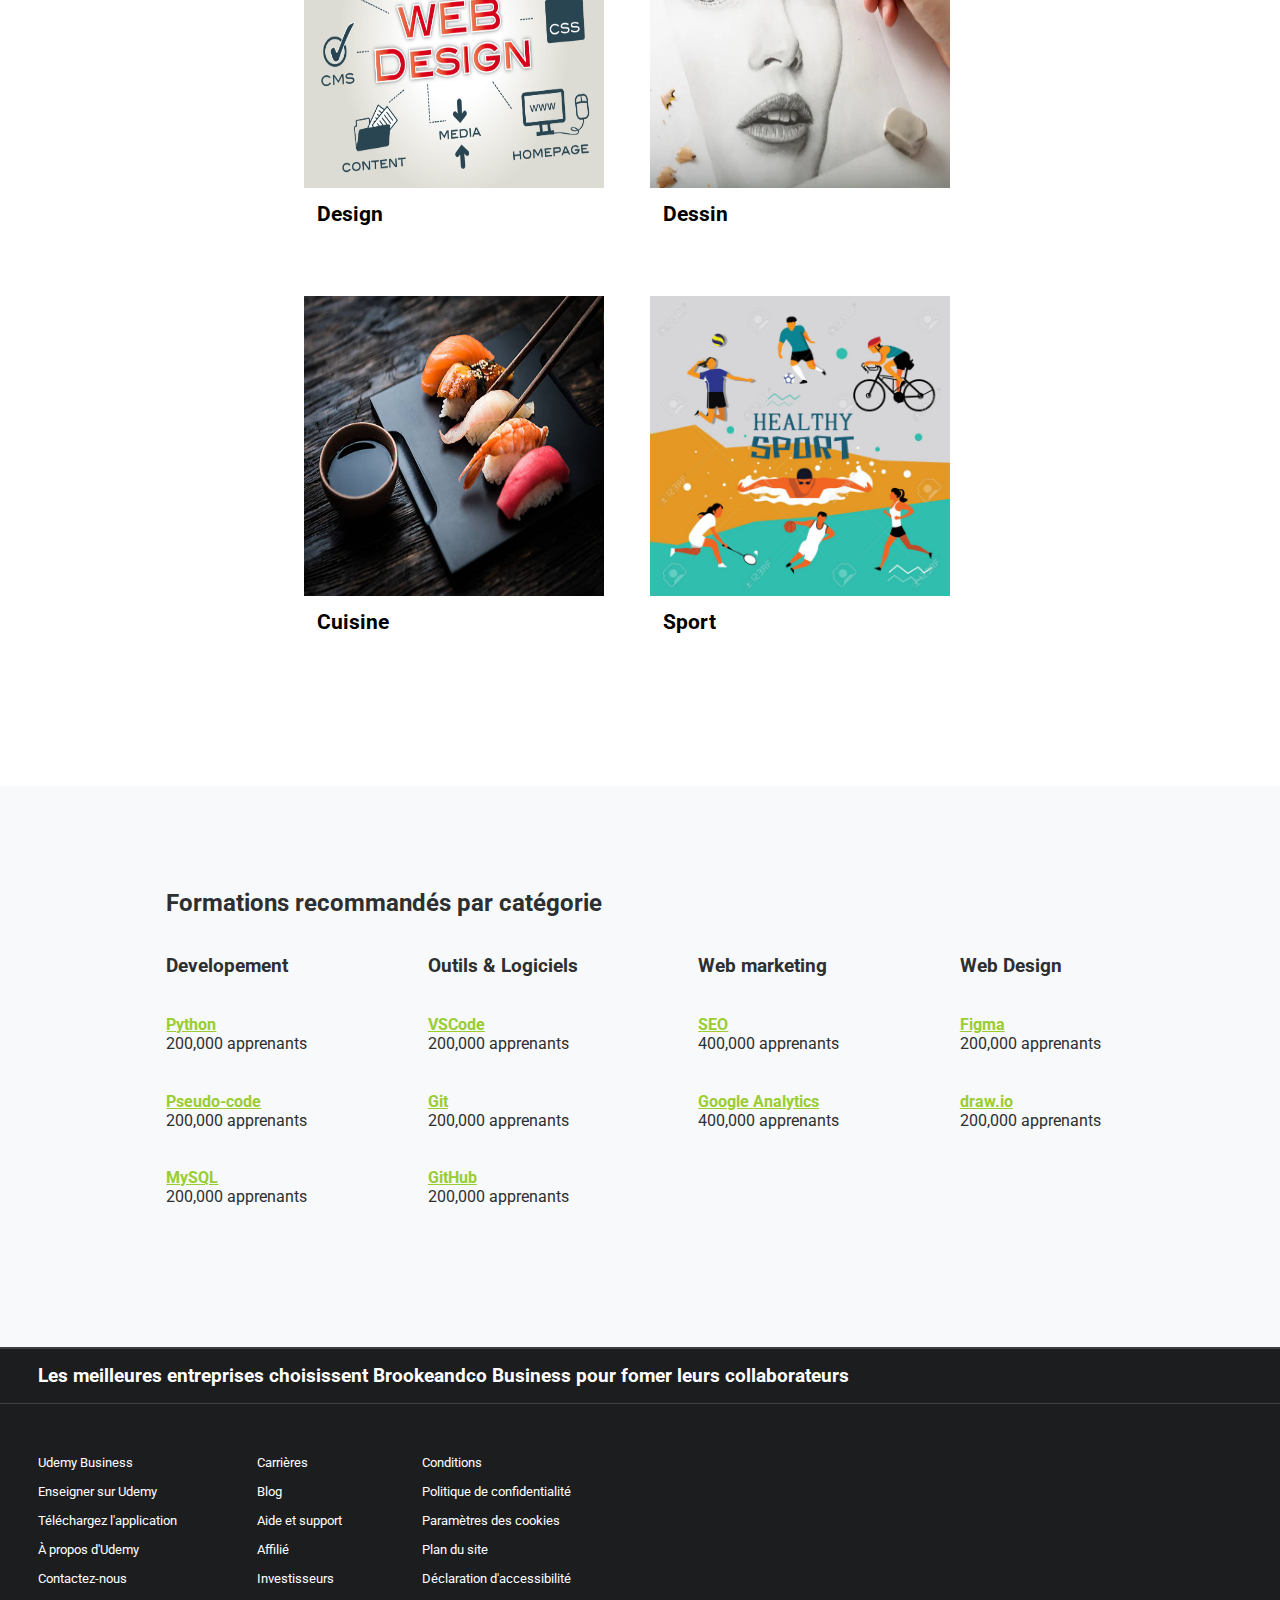
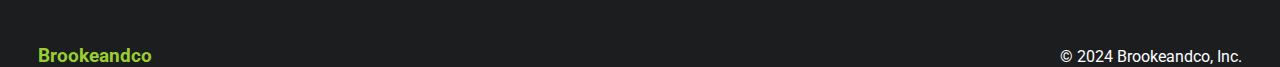
==== commit 08ff72ea: "Merge branch 'main' of https://github.com/ksimali/brookeandco" ====
--- a/index.html
+++ b/index.html
@@ -32,9 +32,6 @@
                     <button type="submit" class="searchBarButton">Search</button>
                 </form>
             </div>
-            <button class="nav-toggle" onclick="toggleMenu()">
-                <span>Menu</span>
-              </button>
             <ul class="nav-links">
                 <li class="cart"><a href="#"><img src="/images/shopping-cart.png" alt=""></a></li>
                 <li class="signIn"><a href="/pages/login.html">Connexion</a></li>
@@ -54,7 +51,7 @@
                             <p class="cta-subtitle"> Maîtrisez Javascript grâce au cours le plus complet sur internet ! 
                                 Projets, exercices, quiz, ES8 et bien d’autres !
                             </p>
-                            <a class="cta-btn" href="" target="_blank"> Inscrivez-vous</a>
+                            <a class="cta-btn" href="pages/register.html"> Inscrivez-vous</a>
                         </div>
                     </div>
                     <div class="mySlides fade">  
@@ -64,7 +61,7 @@
                             <p class="cta-subtitle">Apprenez Python en partant de 0, et créez tous types de projets :
                                 Sites Web, Apps mobile, Jeux, Scripts, Hacking éthique
                             </p>
-                            <a class="cta-btn" href="" target="_blank"> Inscrivez-vous</a>
+                            <a class="cta-btn"  href="pages/register.html"> Inscrivez-vous</a>
                         </div>
                     </div>
                     <div class="mySlides fade"> 
@@ -73,7 +70,7 @@
                             <h1 class="cta-title">Développeur C# | Formation complète</h1>
                             <p class="cta-subtitle">Apprenez la programmation avec le langage C# 10 
                                 et créez des applications web puissantes avec .NET Core 6</p>
-                            <a class="cta-btn" href="" target="_blank"> Inscrivez-vous</a>
+                            <a class="cta-btn" href="pages/register.html"> Inscrivez-vous</a>
                         </div>
                     </div>
                     <div class="mySlides fade">
@@ -81,7 +78,7 @@
                         <div class="cta-container">
                             <h1 class="cta-title">Atelier de Développement Web</h1>
                             <p class="cta-subtitle">Cours de développement web explore les technologies web modernes.</p>
-                            <a class="cta-btn" href="" target="_blank"> Inscrivez-vous</a>
+                            <a class="cta-btn" href="pages/register.html"> Inscrivez-vous</a>
                         </div>
                     </div>
                     <div class="mySlides fade">
@@ -89,7 +86,7 @@
                         <div class="cta-container">
                             <h1 class="cta-title">Le cours complet de React.JS pour débutants</h1>
                             <p class="cta-subtitle">Créez des applications Web robustes, rapides, conviviales et réactives.</p>
-                            <a class="cta-btn" href="" target="_blank"> Inscrivez-vous</a>
+                            <a class="cta-btn" href="pages/register.html"> Inscrivez-vous</a>
                         </div>
                     </div>
                     <div class="mySlides fade">
@@ -97,7 +94,7 @@
                         <div class="cta-container">
                             <h1 class="cta-title">Développeur Java | Master training</h1>
                             <p class="cta-subtitle">Créez des applications Web robustes,conviviales et multiplateforme.</p>
-                            <a class="cta-btn" href="" target="_blank"> Inscrivez-vous</a>
+                            <a class="cta-btn" href="pages/register.html"> Inscrivez-vous</a>
                         </div>
                     </div>
 
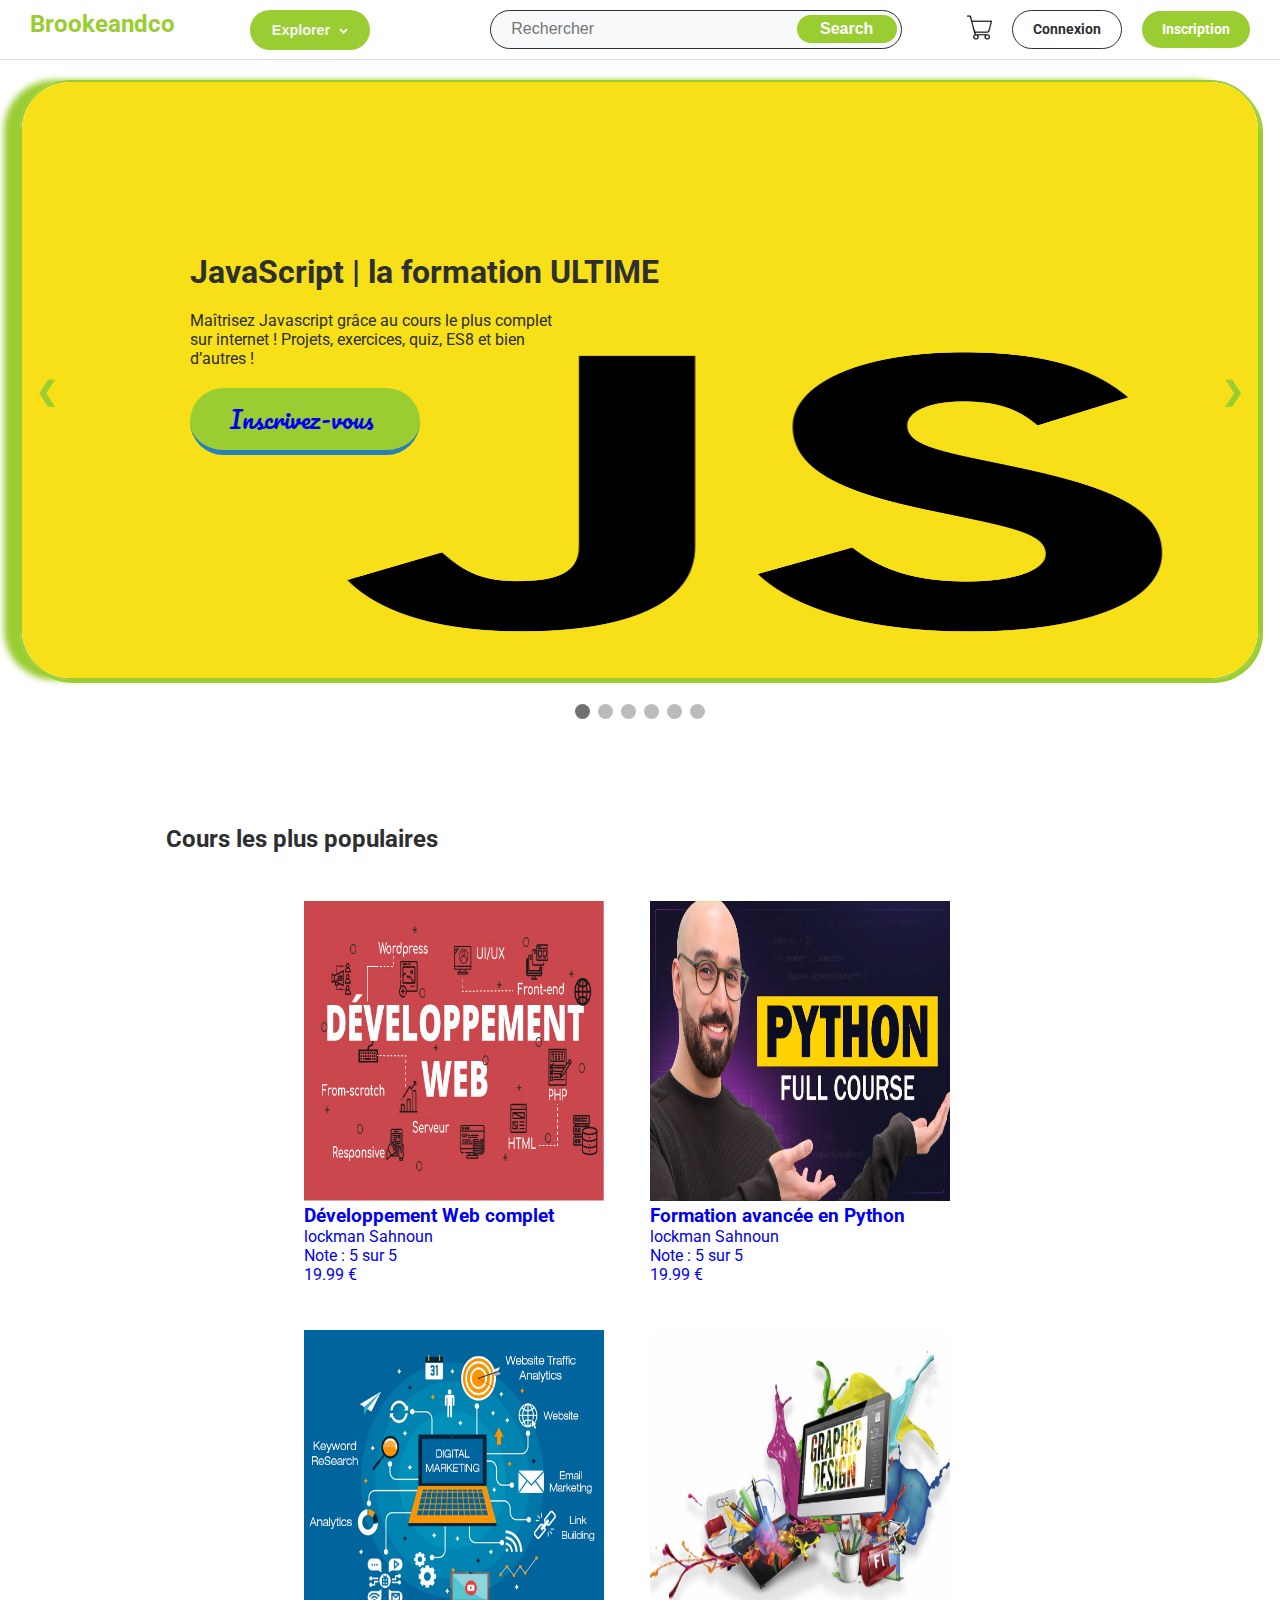
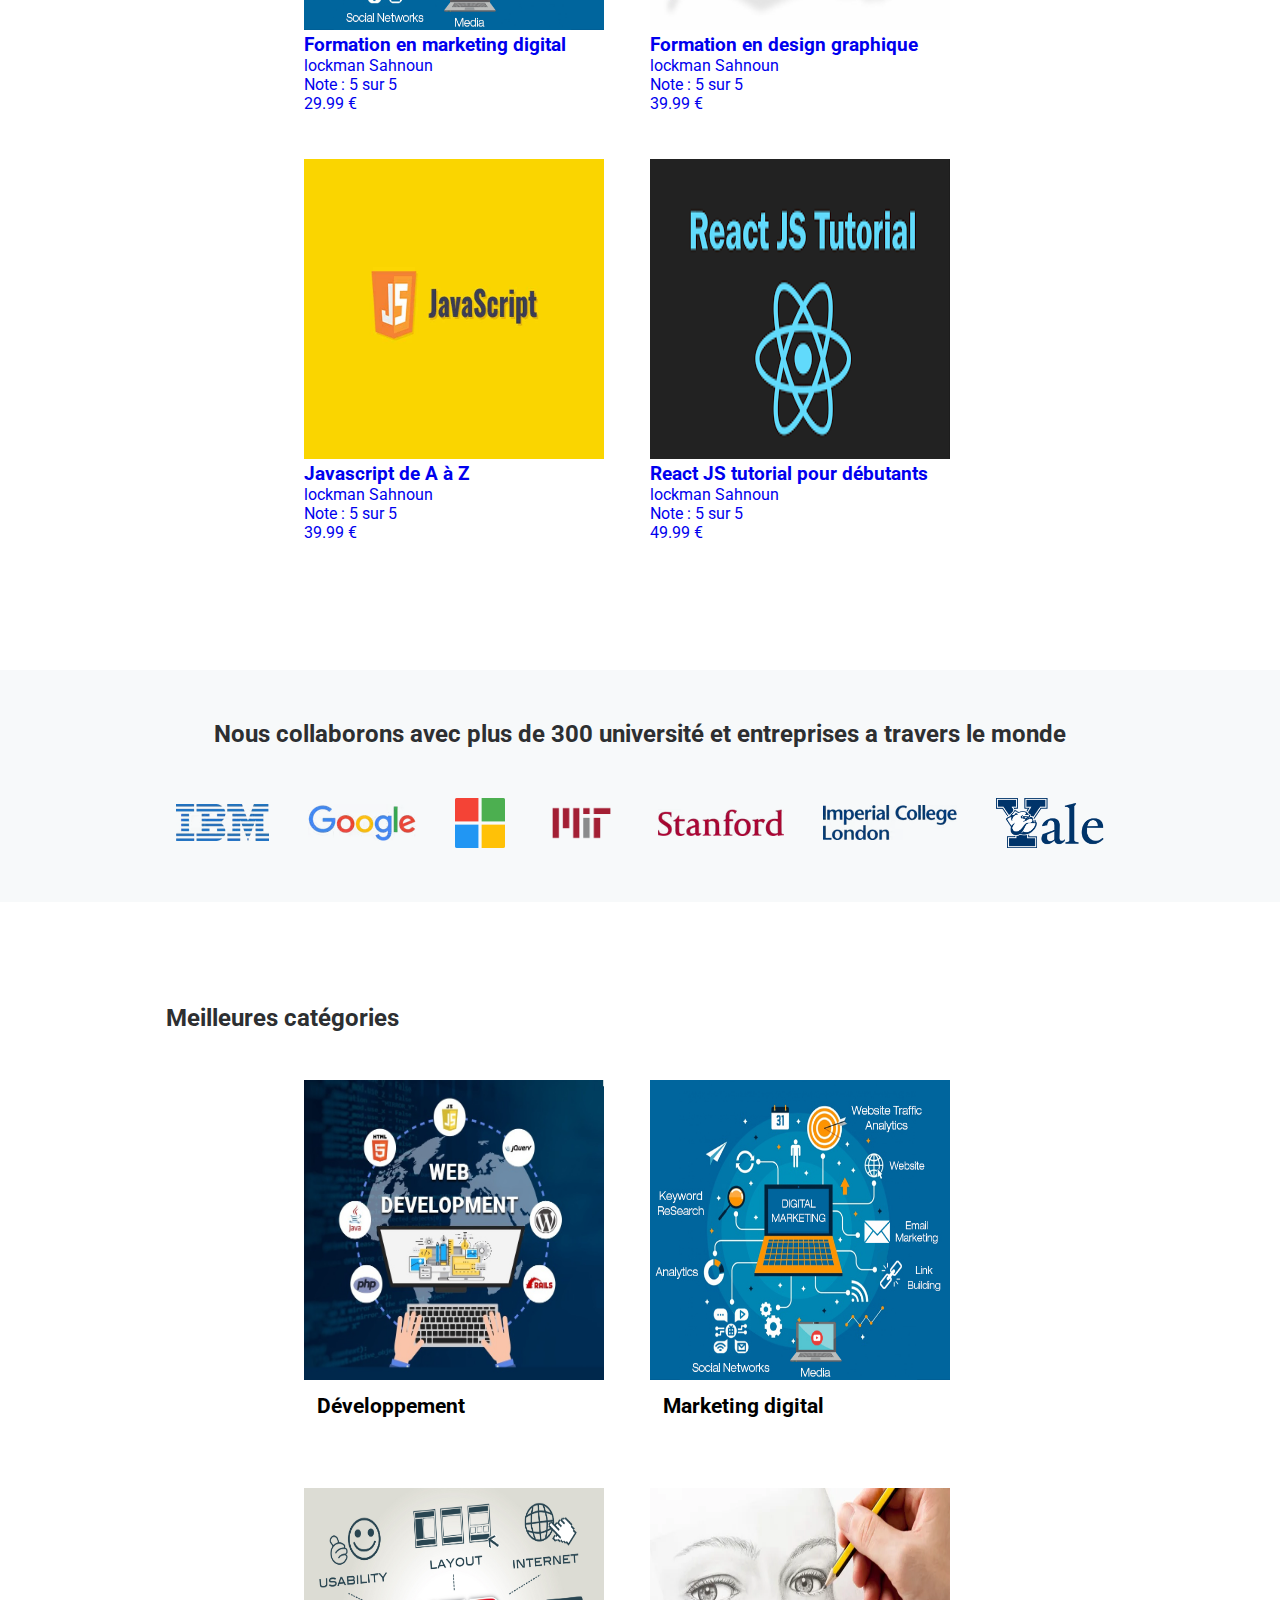
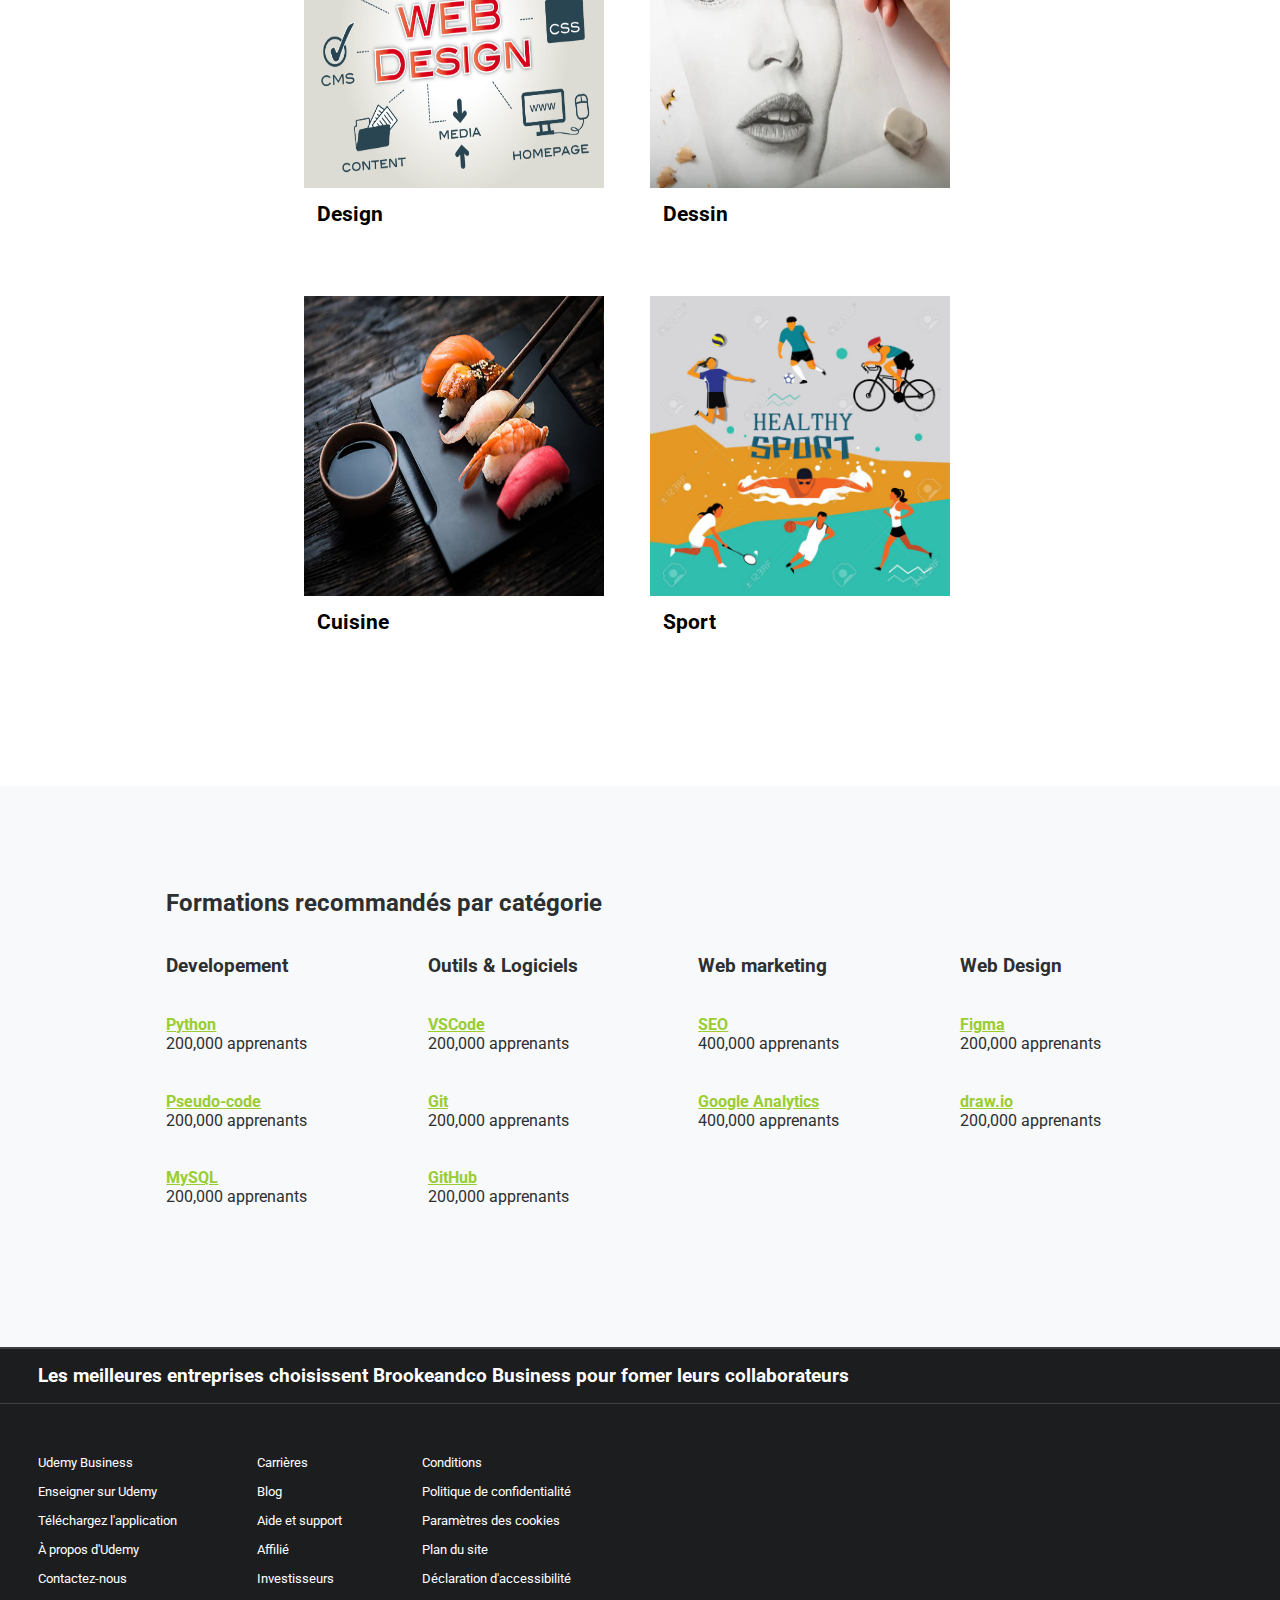
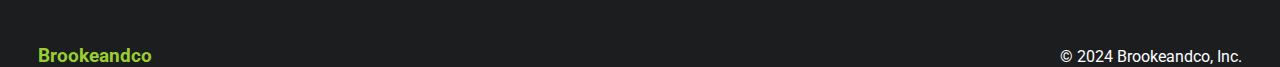
==== commit e7766845: "Update feature-display-popularCourses" ====
--- a/index.html
+++ b/index.html
@@ -116,85 +116,8 @@
             <!-- section les cours populaires -->
             <section class="bb-container component-margin">
                 <h2 class="popular-courses-title"> Cours les plus populaires</h2>
-                <div class="popular-courses">
-                    <a class="popular-card" href="">
-                        <div class="categorie-img-wrapper">
-                            <img src="images/dev-web.jpeg" alt="img-dev">
-                        </div>
-                        <div class="popular-card-content">
-                            <div class="card-title-module"><h3>Développement Web complet</h3></div>
-                            <div class="formateur">noah barnay</div>
-                            <div class="rating">
-                                <span>Note&nbsp;: 4,6 sur&nbsp;5</span>
-                            </div>
-                            <div class="price"><span> 16,99</span></div>
-                        </div>
-                    </a>
-                    <a class="popular-card" href="">
-                        <div class="categorie-img-wrapper">
-                            <img src="images/graphic-design.jpeg" alt="img-dev">
-                        </div>
-                        <div class="popular-card-content">
-                            <div class="card-title-module"><h3>Design Graphique</h3></div>
-                            <div class="formateur">noah barnay</div>
-                            <div class="rating">
-                                <span>Note&nbsp;: 4,6 sur&nbsp;5</span>
-                            </div>
-                            <div class="price"><span> 16,99</span></div>
-                        </div>
-                    </a>
-                    <a class="popular-card" href="">
-                        <div class="categorie-img-wrapper">
-                            <img src="images/reactjs.png" alt="img-dev">
-                        </div>
-                        <div class="popular-card-content">
-                            <div class="card-title-module"><h3>React JS tutorial pour débutants</h3></div>
-                            <div class="formateur">noah barnay</div>
-                            <div class="rating">
-                                <span>Note&nbsp;: 4,6 sur&nbsp;5</span>
-                            </div>
-                            <div class="price"><span> 16,99</span></div>
-                        </div>
-                    </a>
-                    <a class="popular-card" href="">
-                        <div class="categorie-img-wrapper">
-                            <img src="images/python-fullCourses.jpeg" alt="img-dev">
-                        </div>
-                        <div class="popular-card-content">
-                            <div class="card-title-module"><h3>Formation avancée en Python</h3></div>
-                            <div class="formateur">noah barnay</div>
-                            <div class="rating">
-                                <span>Note&nbsp;: 4,6 sur&nbsp;5</span>
-                            </div>
-                            <div class="price"><span> 16,99</span></div>
-                        </div>
-                    </a>
-                    <a class="popular-card" href="">
-                        <div class="categorie-img-wrapper">
-                            <img src="images/digital-marketing.jpeg" alt="img-dev">
-                        </div>
-                        <div class="popular-card-content">
-                            <div class="card-title-module"><h3>Formation en marketing digital</h3></div>
-                            <div class="formateur">noah barnay</div>
-                            <div class="rating">
-                                <span>Note&nbsp;: 4,6 sur&nbsp;5</span>
-                            </div>
-                            <div class="price"><span> 16,99</span></div>
-                        </div>
-                    </a>
-                    <a class="popular-card" href="">
-                        <div class="categorie-img-wrapper">
-                            <img src="images/javascript.jpeg" alt="img-dev">
-                        </div>
-                        <div class="popular-card-content">
-                            <div class="card-title-module"><h3>Javascript de A à Z</h3></div>
-                            <div class="formateur">noah barnay</div>
-                            <div class="rating">
-                                <span>Note&nbsp;: 4,6 sur&nbsp;5</span>
-                            </div>
-                            <div class="price"><span> 16,99</span></div>
-                        </div>
-                    </a>
+                <div id="popularCourses" class="popular-courses">
+                   
                 </div>
             </section>
             <!-- section partners banners -->
@@ -458,7 +381,7 @@
             </div>
         </footer>
     </div>
-    
+    <script src="./scripts/GestionnaireJSON.js"></script>
     <script src="/scripts/main.js"></script>
 </body>
 </html>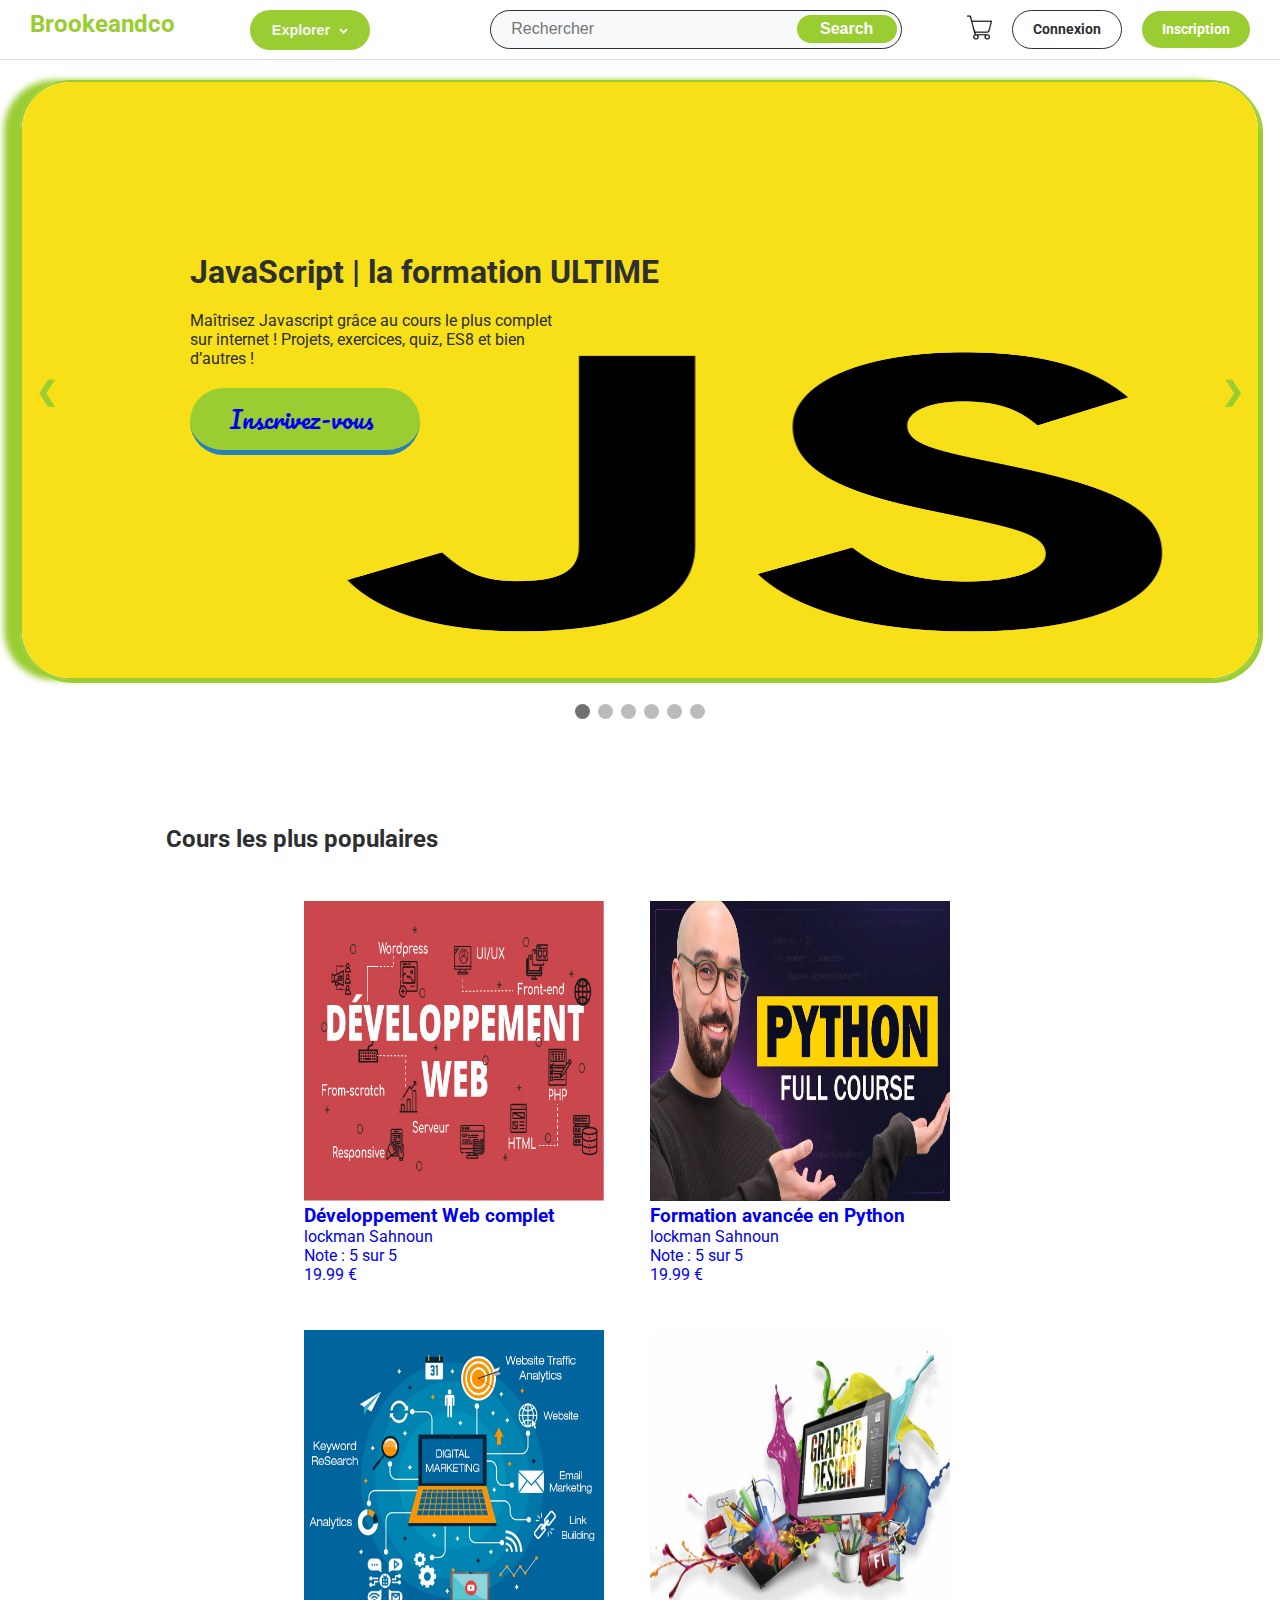
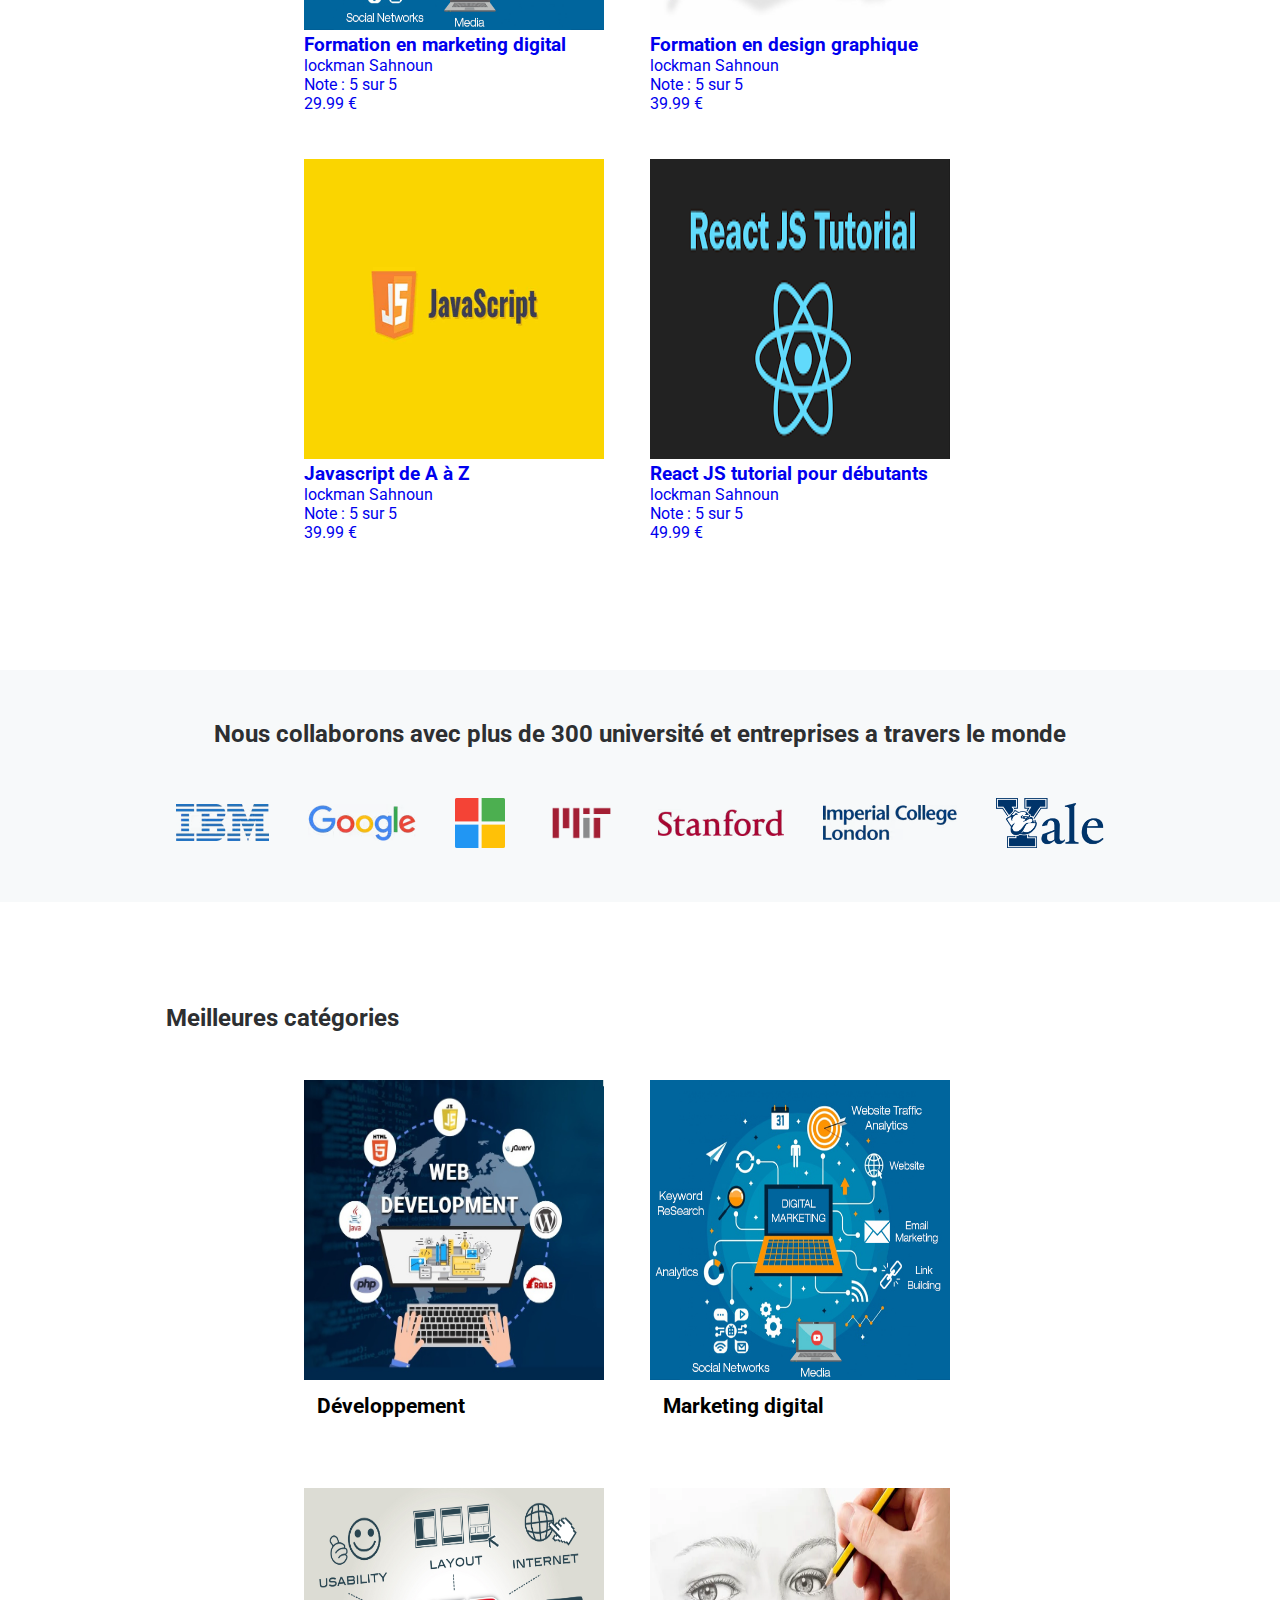
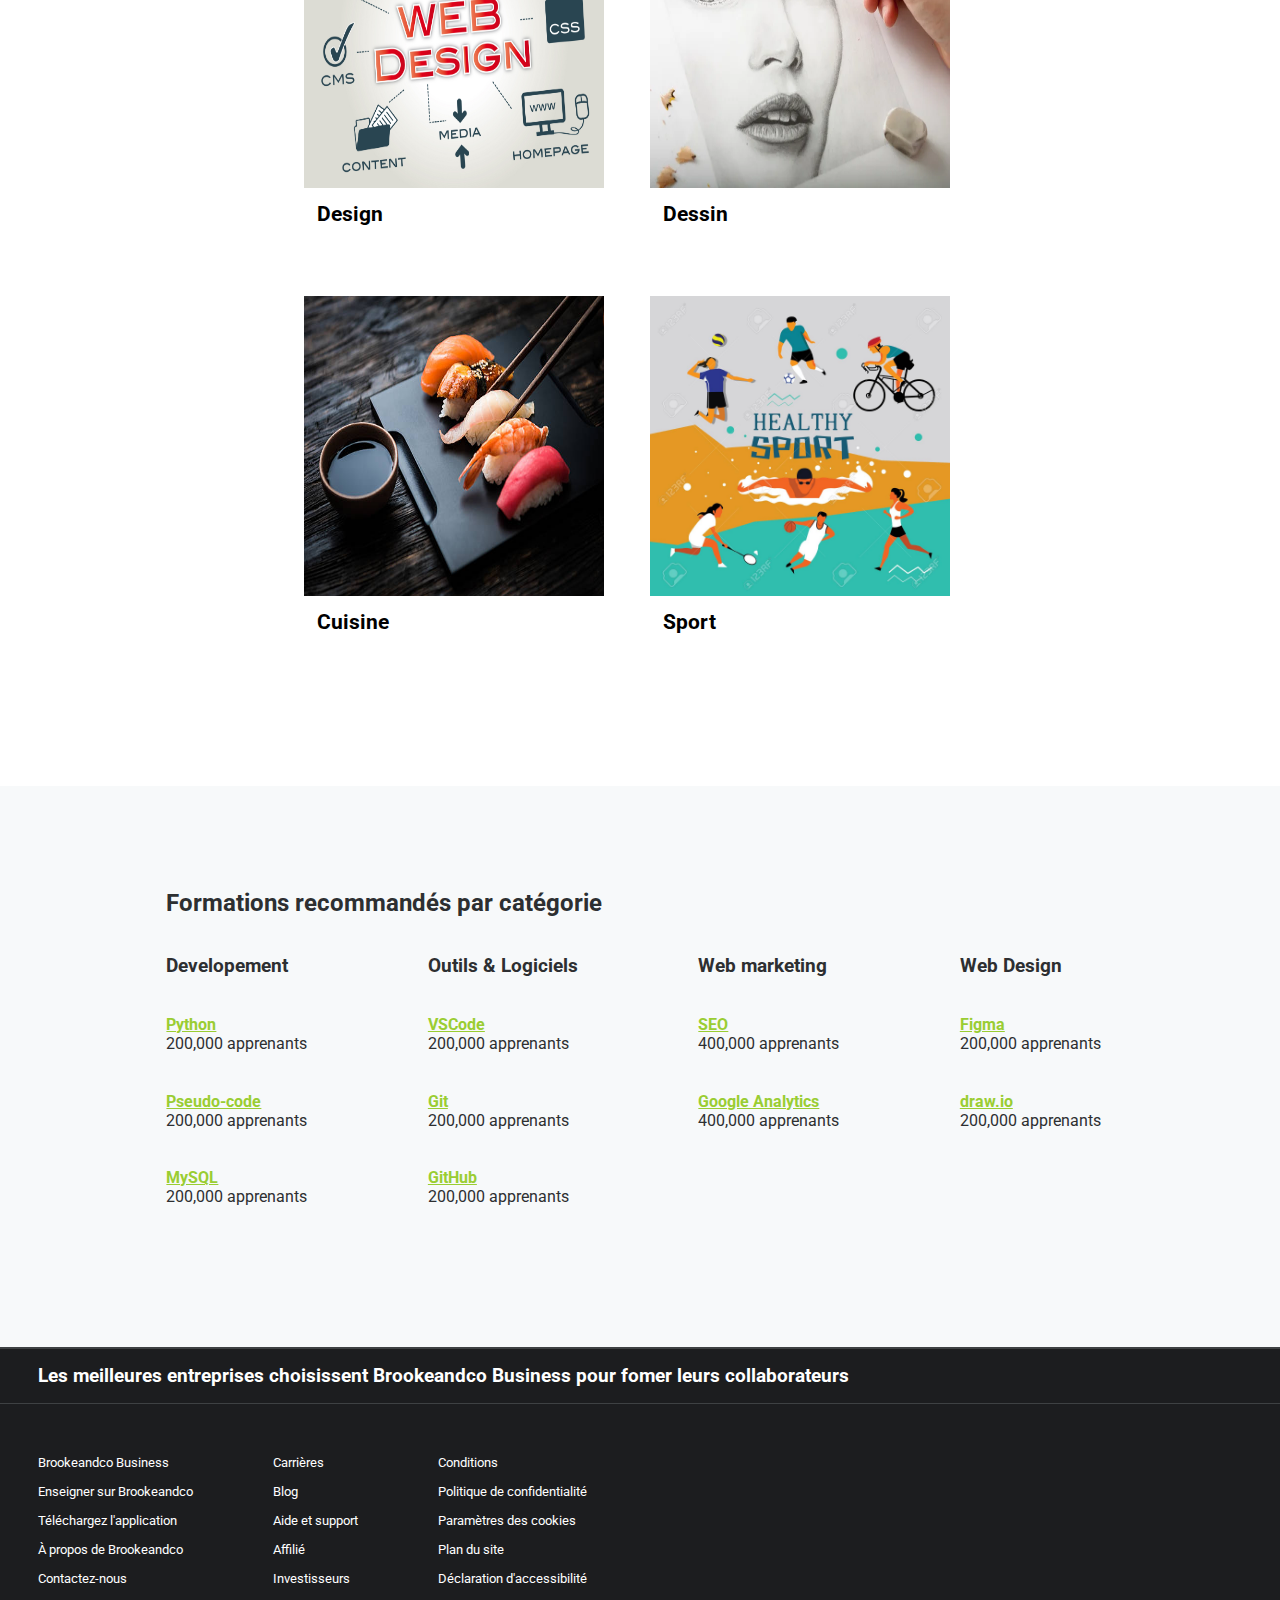
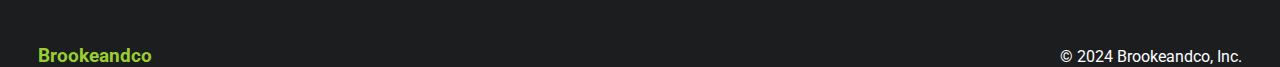
==== commit 09ba0157: "Setup feature cart: -create carte.html -Add css style -Update index, login & register pages" ====
--- a/index.html
+++ b/index.html
@@ -33,7 +33,7 @@
                 </form>
             </div>
             <ul class="nav-links">
-                <li class="cart"><a href="#"><img src="/images/shopping-cart.png" alt=""></a></li>
+                <li class="cart"><a href="/pages/cart.html"><img src="/images/shopping-cart.png" alt=""></a></li>
                 <li class="signIn"><a href="/pages/login.html">Connexion</a></li>
                 <li class="register"><a href="/pages/register.html">Inscription</a></li>
             </ul>
@@ -320,16 +320,16 @@
                 <div class="links">
                     <ul>
                         <li>
-                            <a href="" class="link" target="_blank" >Udemy Business</a>
-                        </li>
-                        <li>
-                            <a class="link" href="">Enseigner sur Udemy</a>
+                            <a href="" class="link" target="_blank" >Brookeandco Business</a>
+                        </li>
+                        <li>
+                            <a class="link" href="">Enseigner sur Brookeandco</a>
                         </li>
                         <li>
                             <a class="link" href="" target="_blank">Téléchargez l'application</a>
                         </li>
                         <li>
-                            <a class="link" href="">À propos d'Udemy</a>
+                            <a class="link" href="">À propos de Brookeandco</a>
                         </li>
                         <li>
                             <a class="link" href="">Contactez-nous</a>
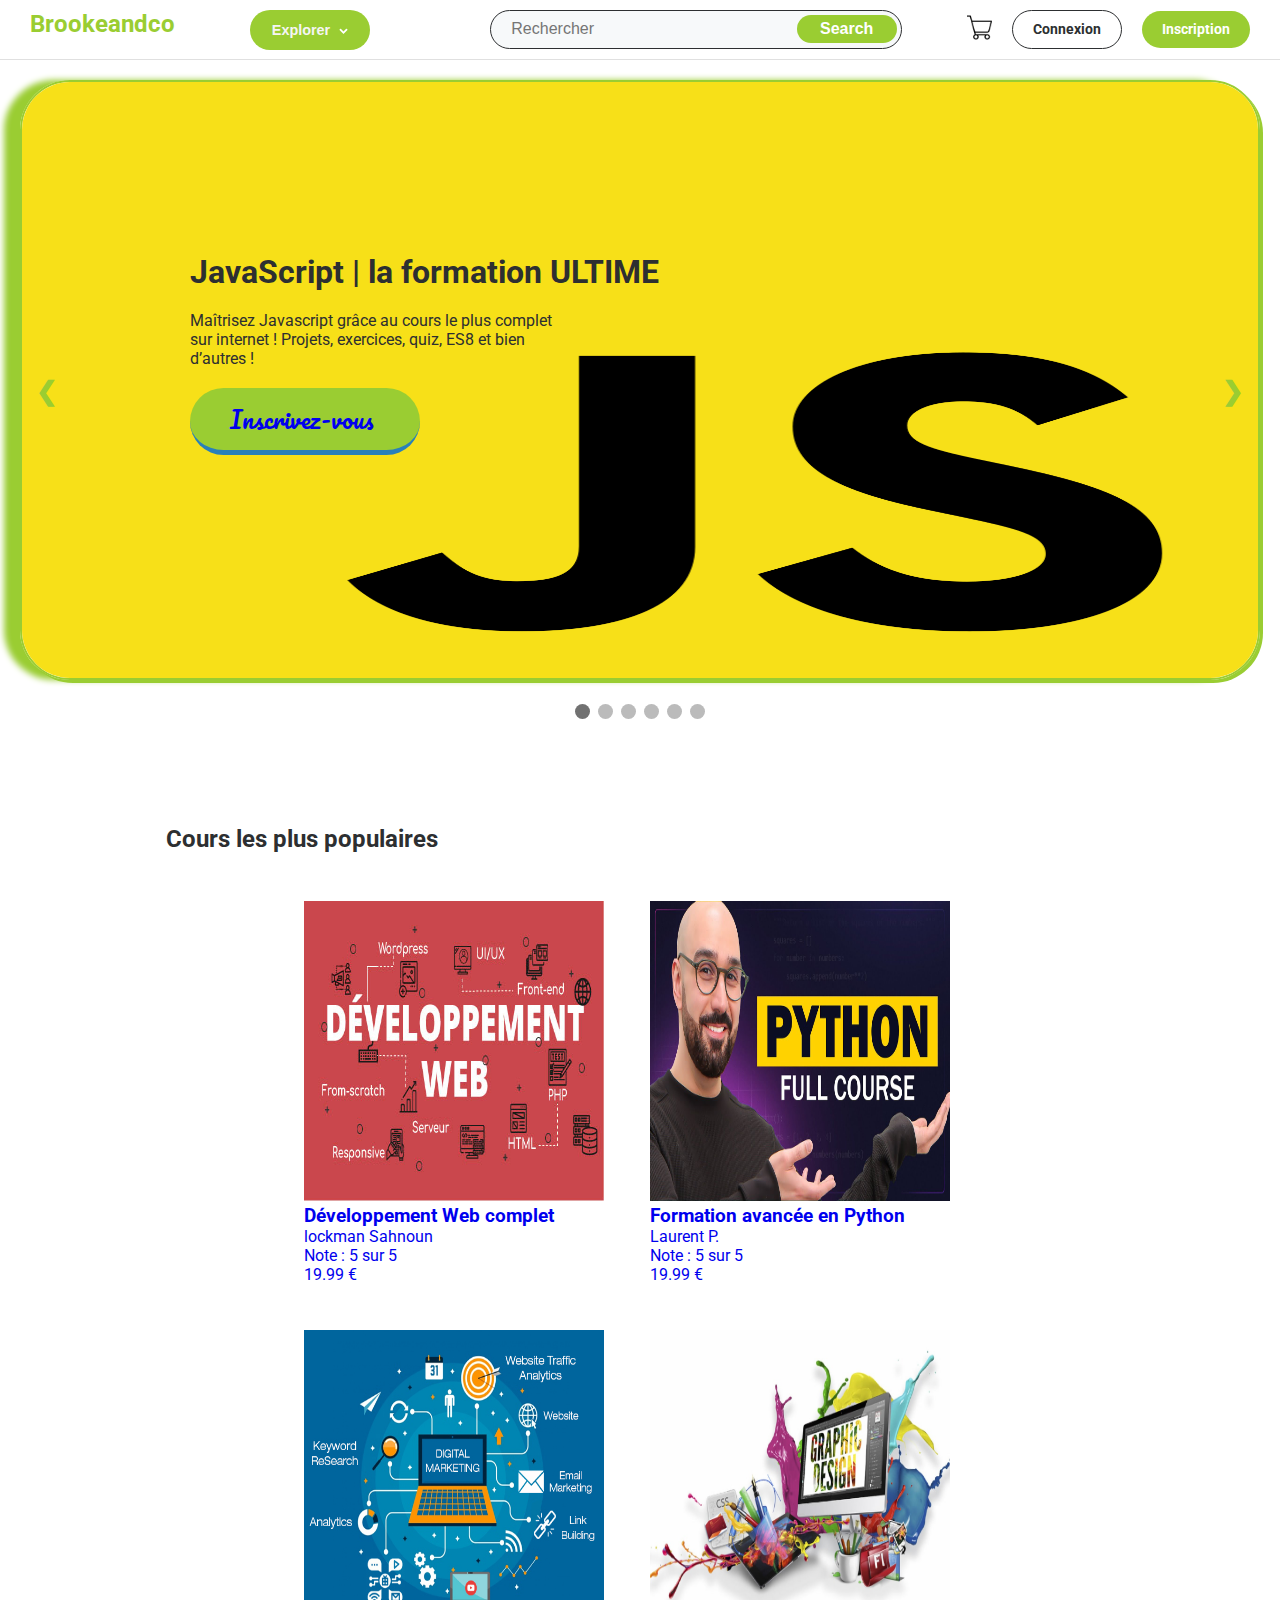
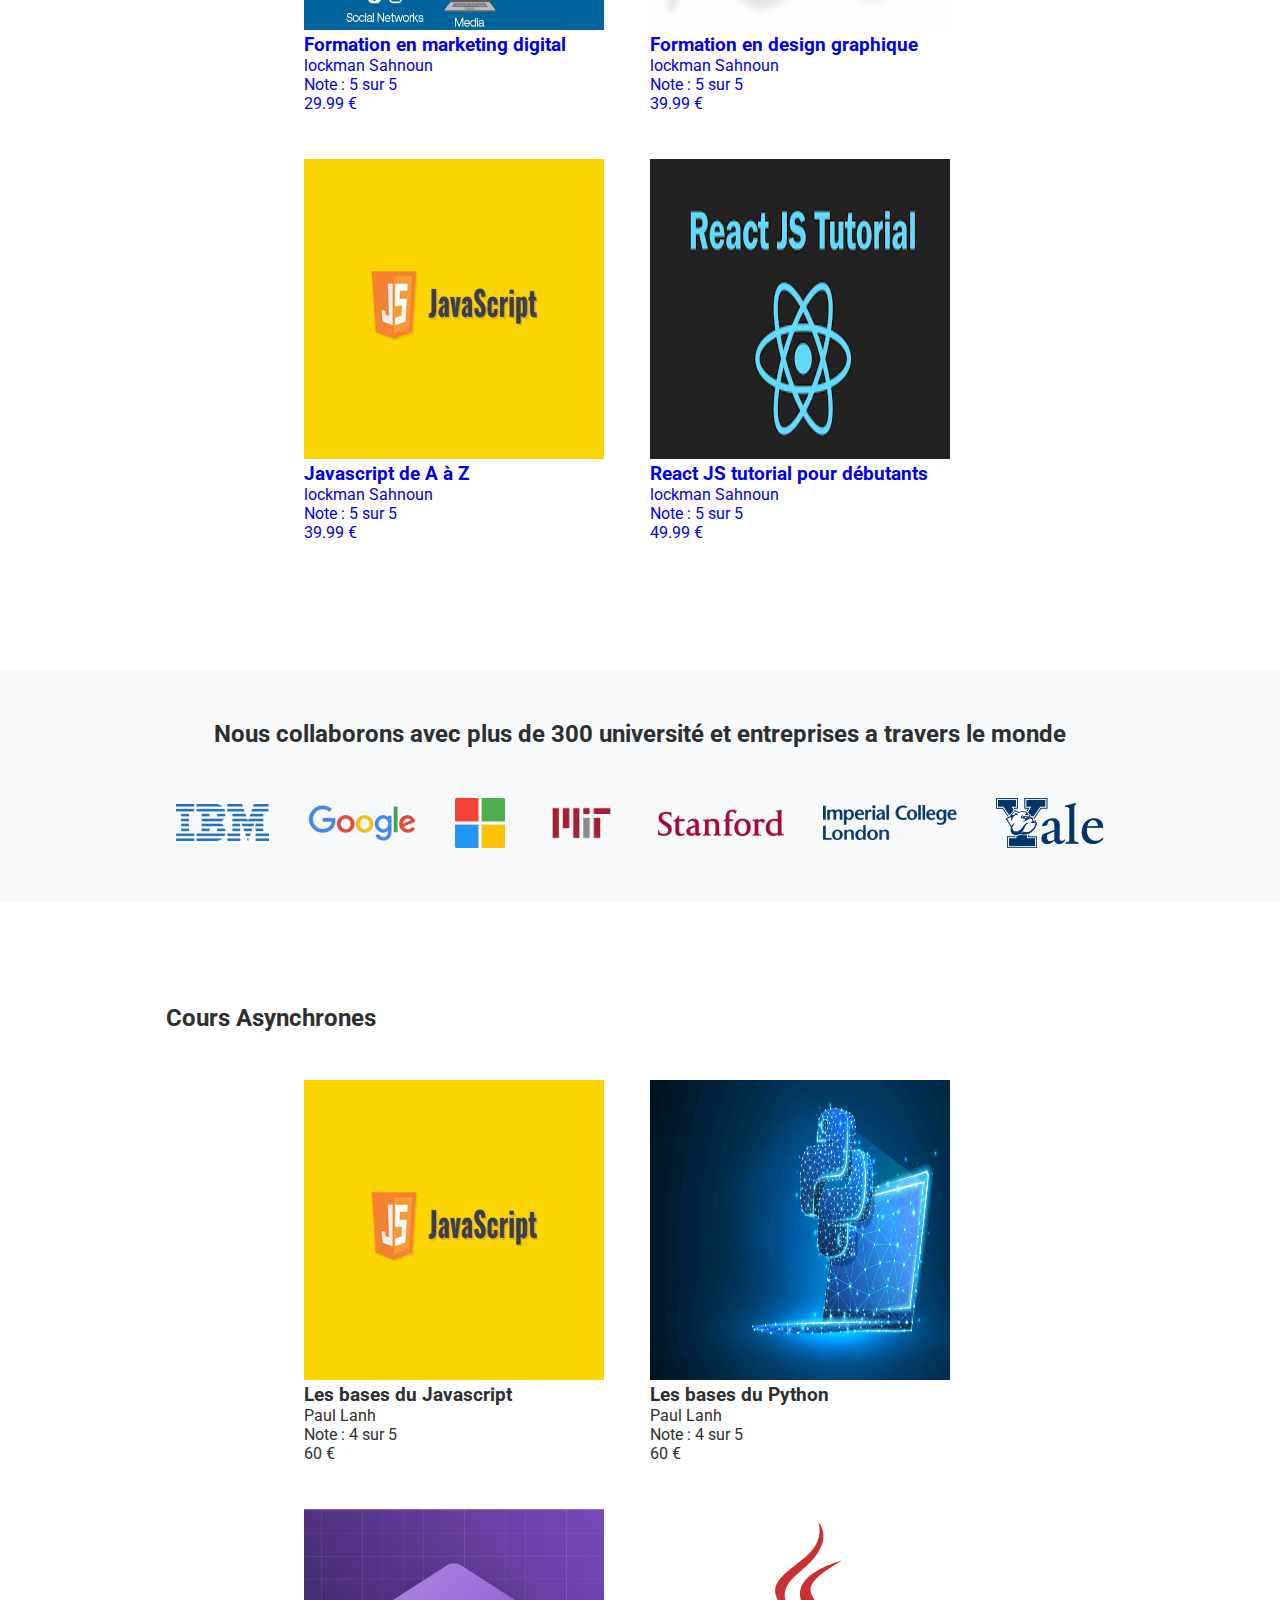
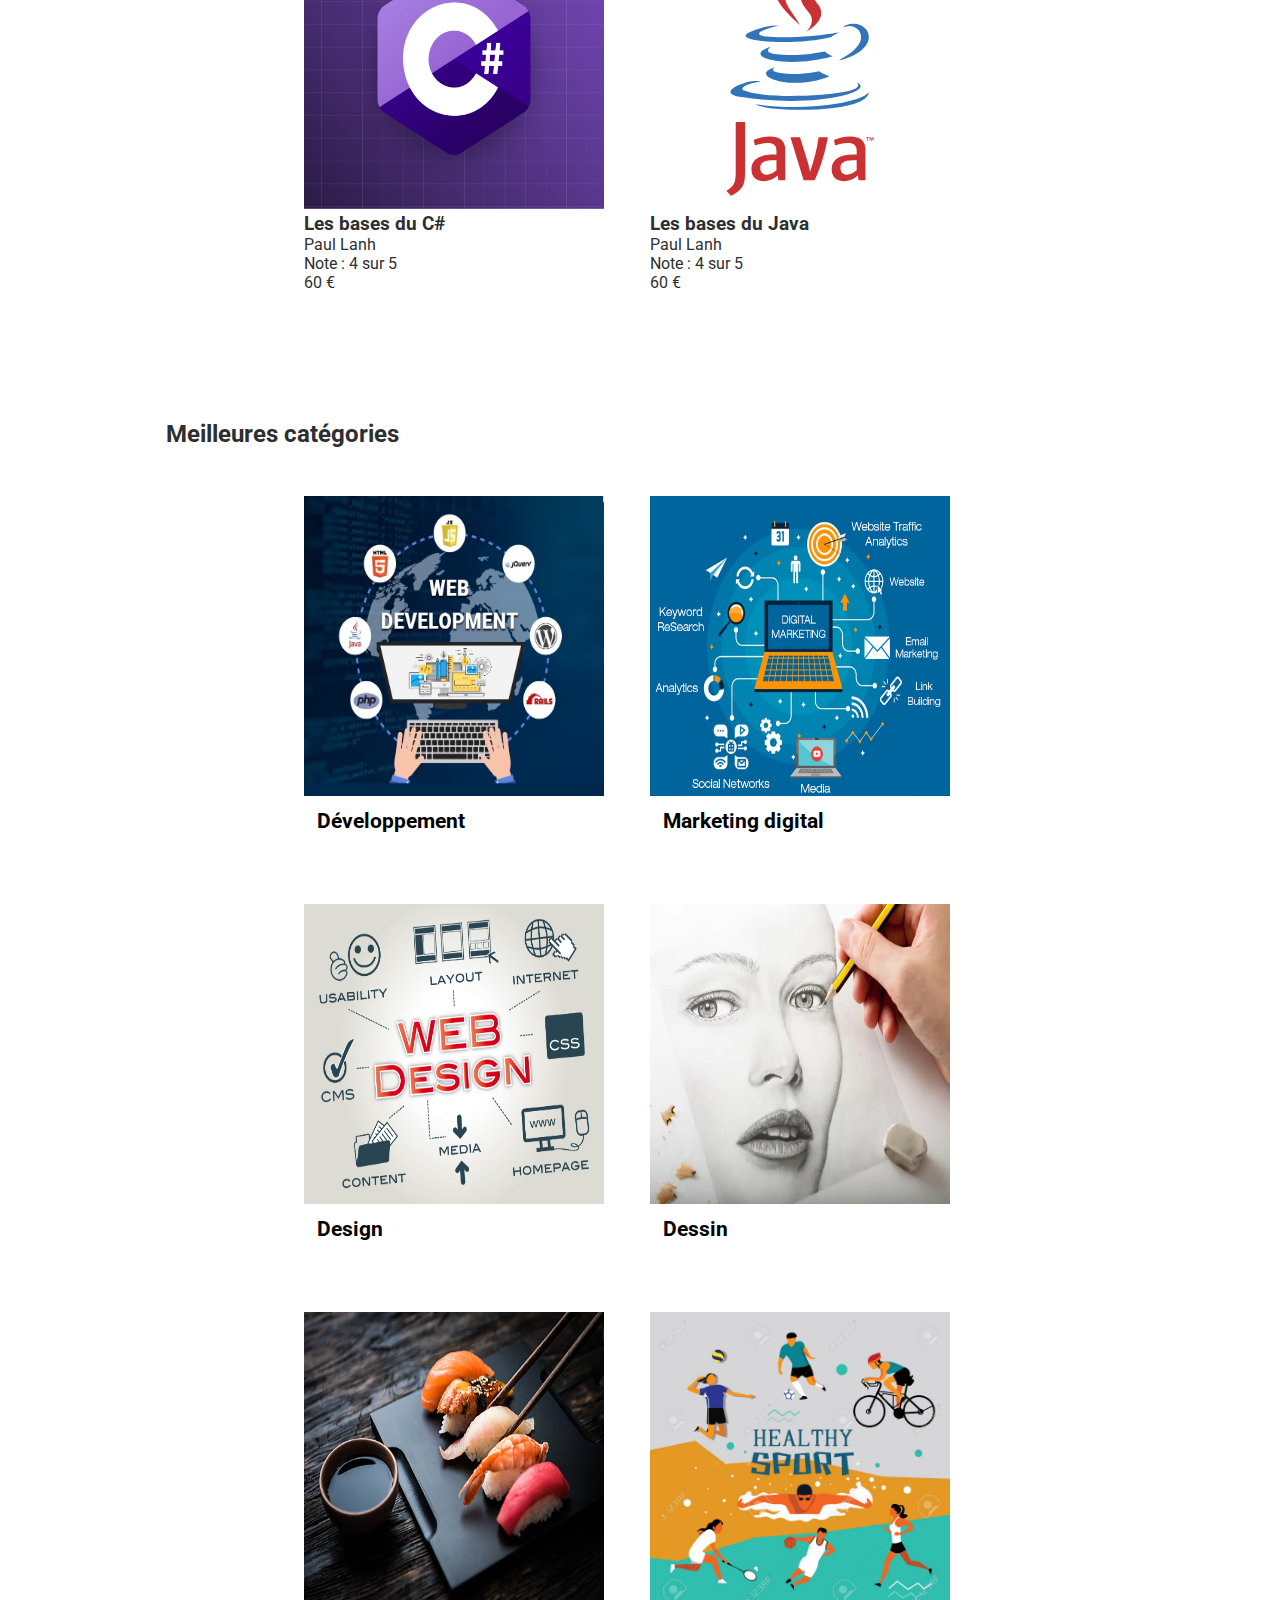
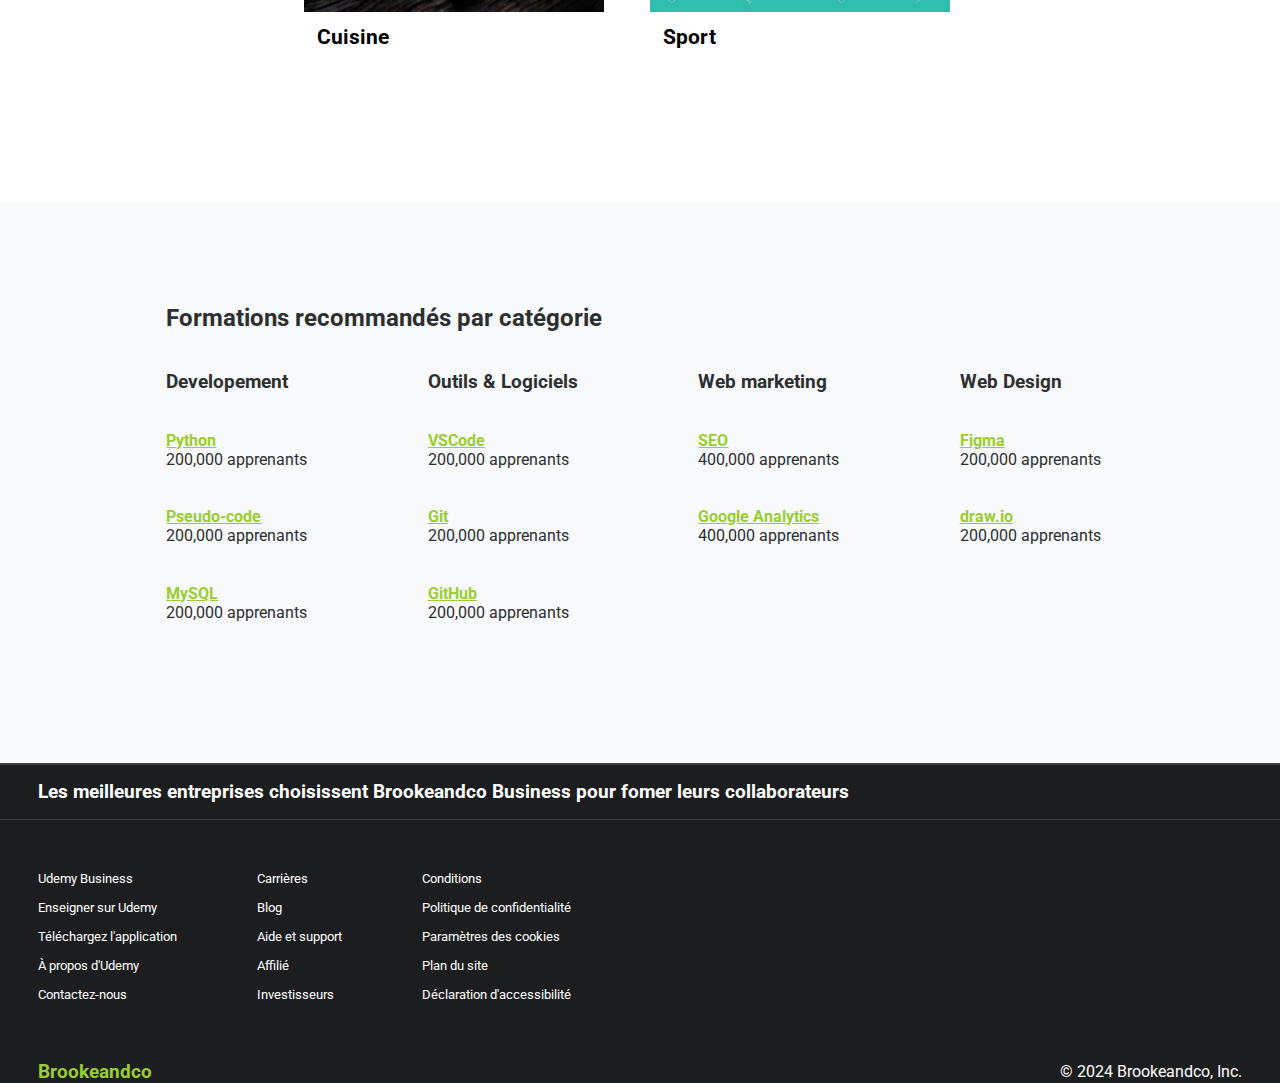
==== commit 561ee87e: "Update" ====
--- a/index.html
+++ b/index.html
@@ -33,7 +33,7 @@
                 </form>
             </div>
             <ul class="nav-links">
-                <li class="cart"><a href="/pages/cart.html"><img src="/images/shopping-cart.png" alt=""></a></li>
+                <li class="cart"><a href="#"><img src="/images/shopping-cart.png" alt=""></a></li>
                 <li class="signIn"><a href="/pages/login.html">Connexion</a></li>
                 <li class="register"><a href="/pages/register.html">Inscription</a></li>
             </ul>
@@ -153,6 +153,15 @@
                     </div>
                 </div> 
             </section>
+
+            <!-- section les cours populaires -->
+            <section class="bb-container component-margin">
+                <h2 class="async-courses-title"> Cours Asynchrones</h2>
+                <div id="asyncCourses" class="async-courses">
+                   
+                </div>
+            </section>
+
             <!-- section des meilleures catégories-->
             <section class="bb-container component-margin">
                 <h2 class="top-categories-title"> Meilleures catégories</h2>
@@ -320,16 +329,16 @@
                 <div class="links">
                     <ul>
                         <li>
-                            <a href="" class="link" target="_blank" >Brookeandco Business</a>
-                        </li>
-                        <li>
-                            <a class="link" href="">Enseigner sur Brookeandco</a>
+                            <a href="" class="link" target="_blank" >Udemy Business</a>
+                        </li>
+                        <li>
+                            <a class="link" href="">Enseigner sur Udemy</a>
                         </li>
                         <li>
                             <a class="link" href="" target="_blank">Téléchargez l'application</a>
                         </li>
                         <li>
-                            <a class="link" href="">À propos de Brookeandco</a>
+                            <a class="link" href="">À propos d'Udemy</a>
                         </li>
                         <li>
                             <a class="link" href="">Contactez-nous</a>
--- a/styles/main.css
+++ b/styles/main.css
@@ -340,6 +340,36 @@
     height: 300px;
     width: 300px;
 }
+
+/* Section cours Asynchrones*/
+
+.async-courses{
+    display: flex;
+    flex-wrap: wrap;
+    gap: 20px;
+    justify-content:center;
+}
+.async-courses-title{
+    margin: 0 0 3rem;
+}
+.async-card{
+    margin: 0 1.6rem 1.6rem 0;
+    cursor: pointer;
+}
+.async-card-title{
+    padding: 0.8rem 0 1.6rem 0.8rem;
+}
+.async-img-wrapper{
+    overflow: hidden;
+}
+.async-img-wrapper img{
+    height: 300px;
+    width: 300px;
+}
+.async-card-content{
+    width: 300px;
+}
+
 /* Section les meilleurs catégories */
 .top-categories{
     display: flex;
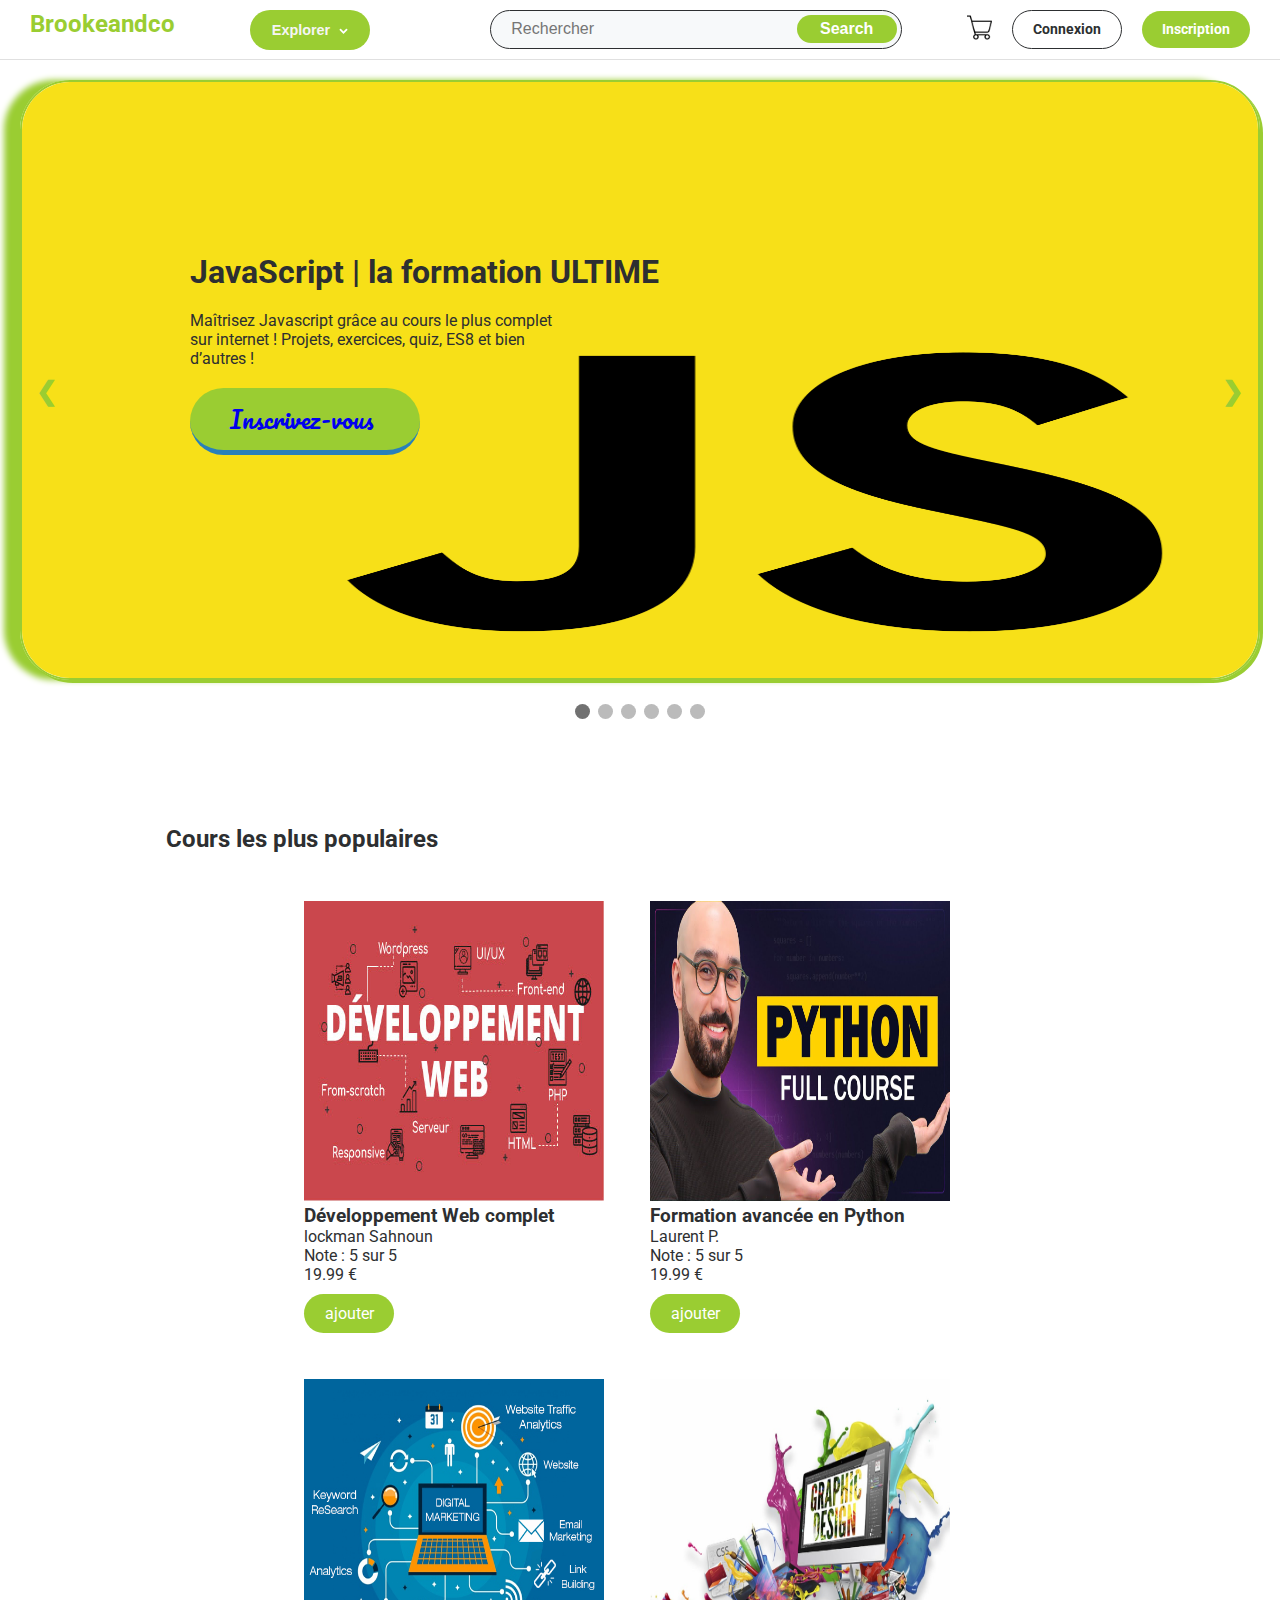
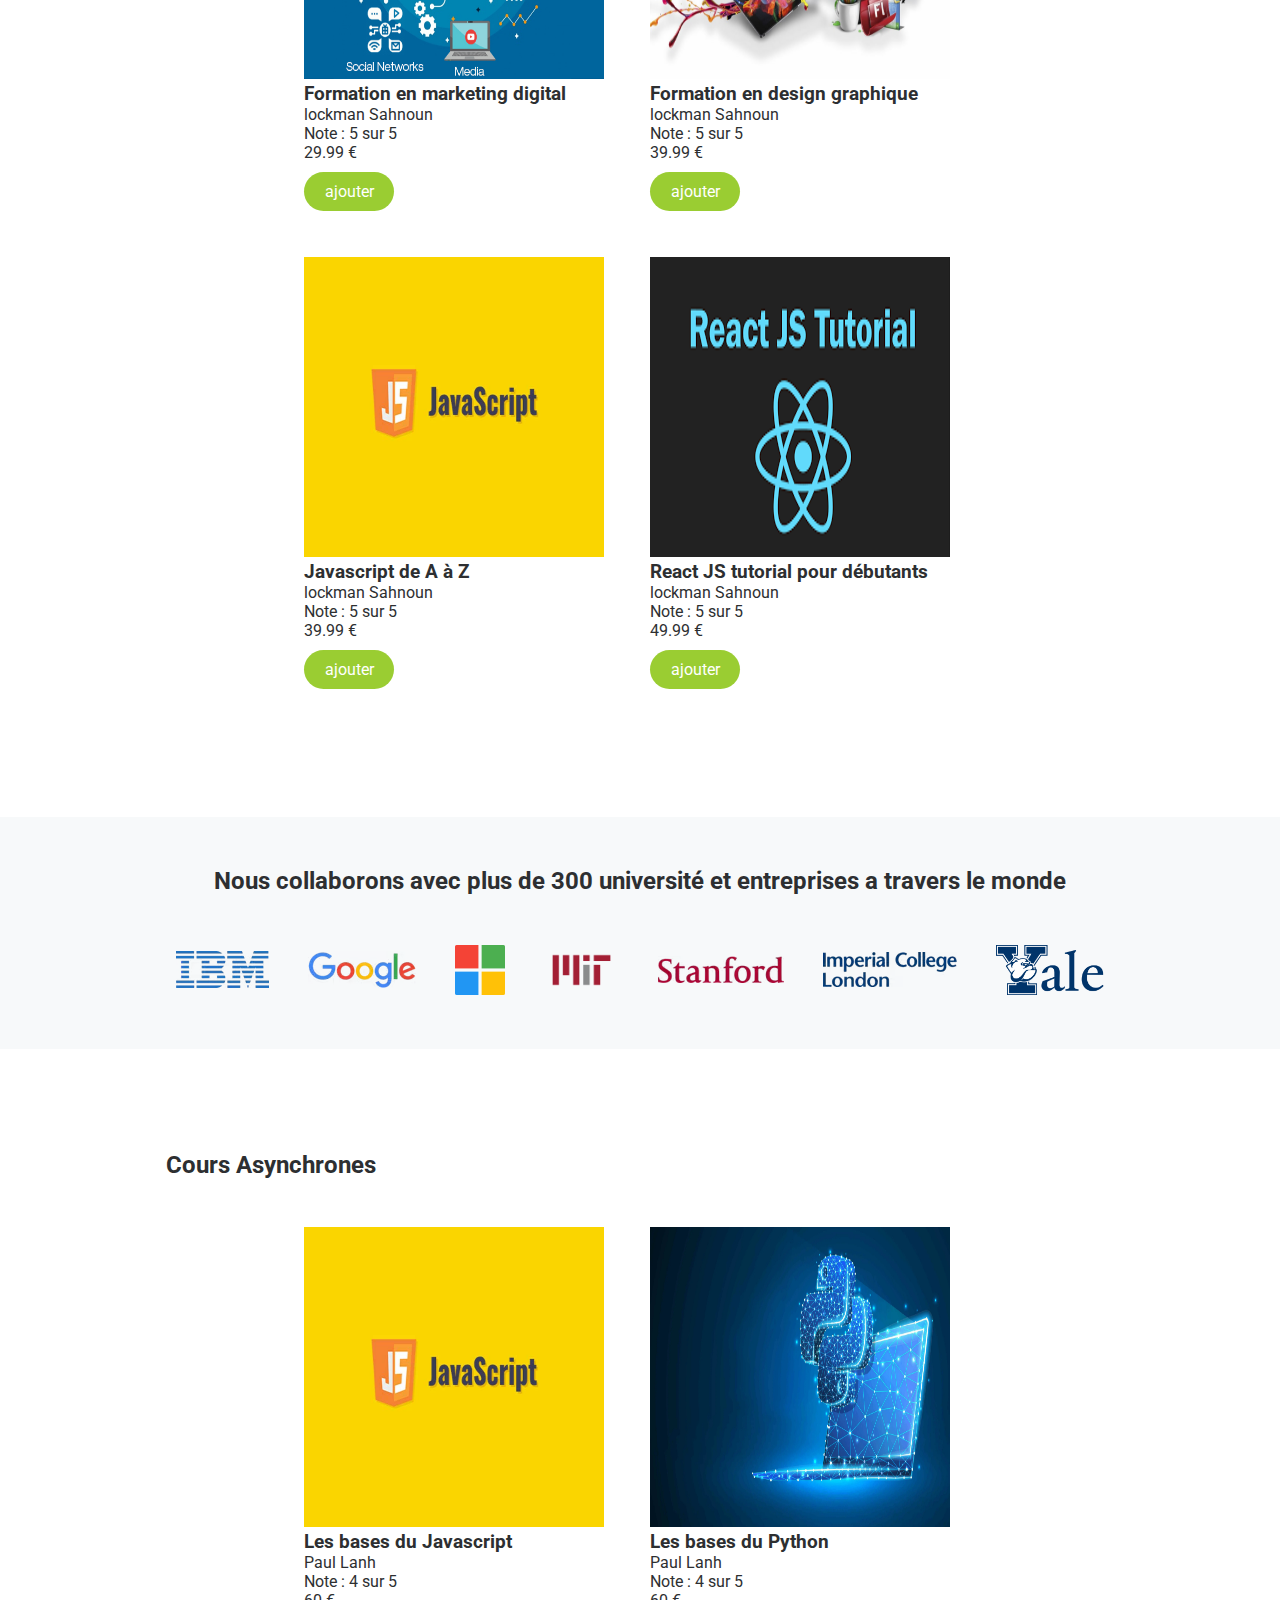
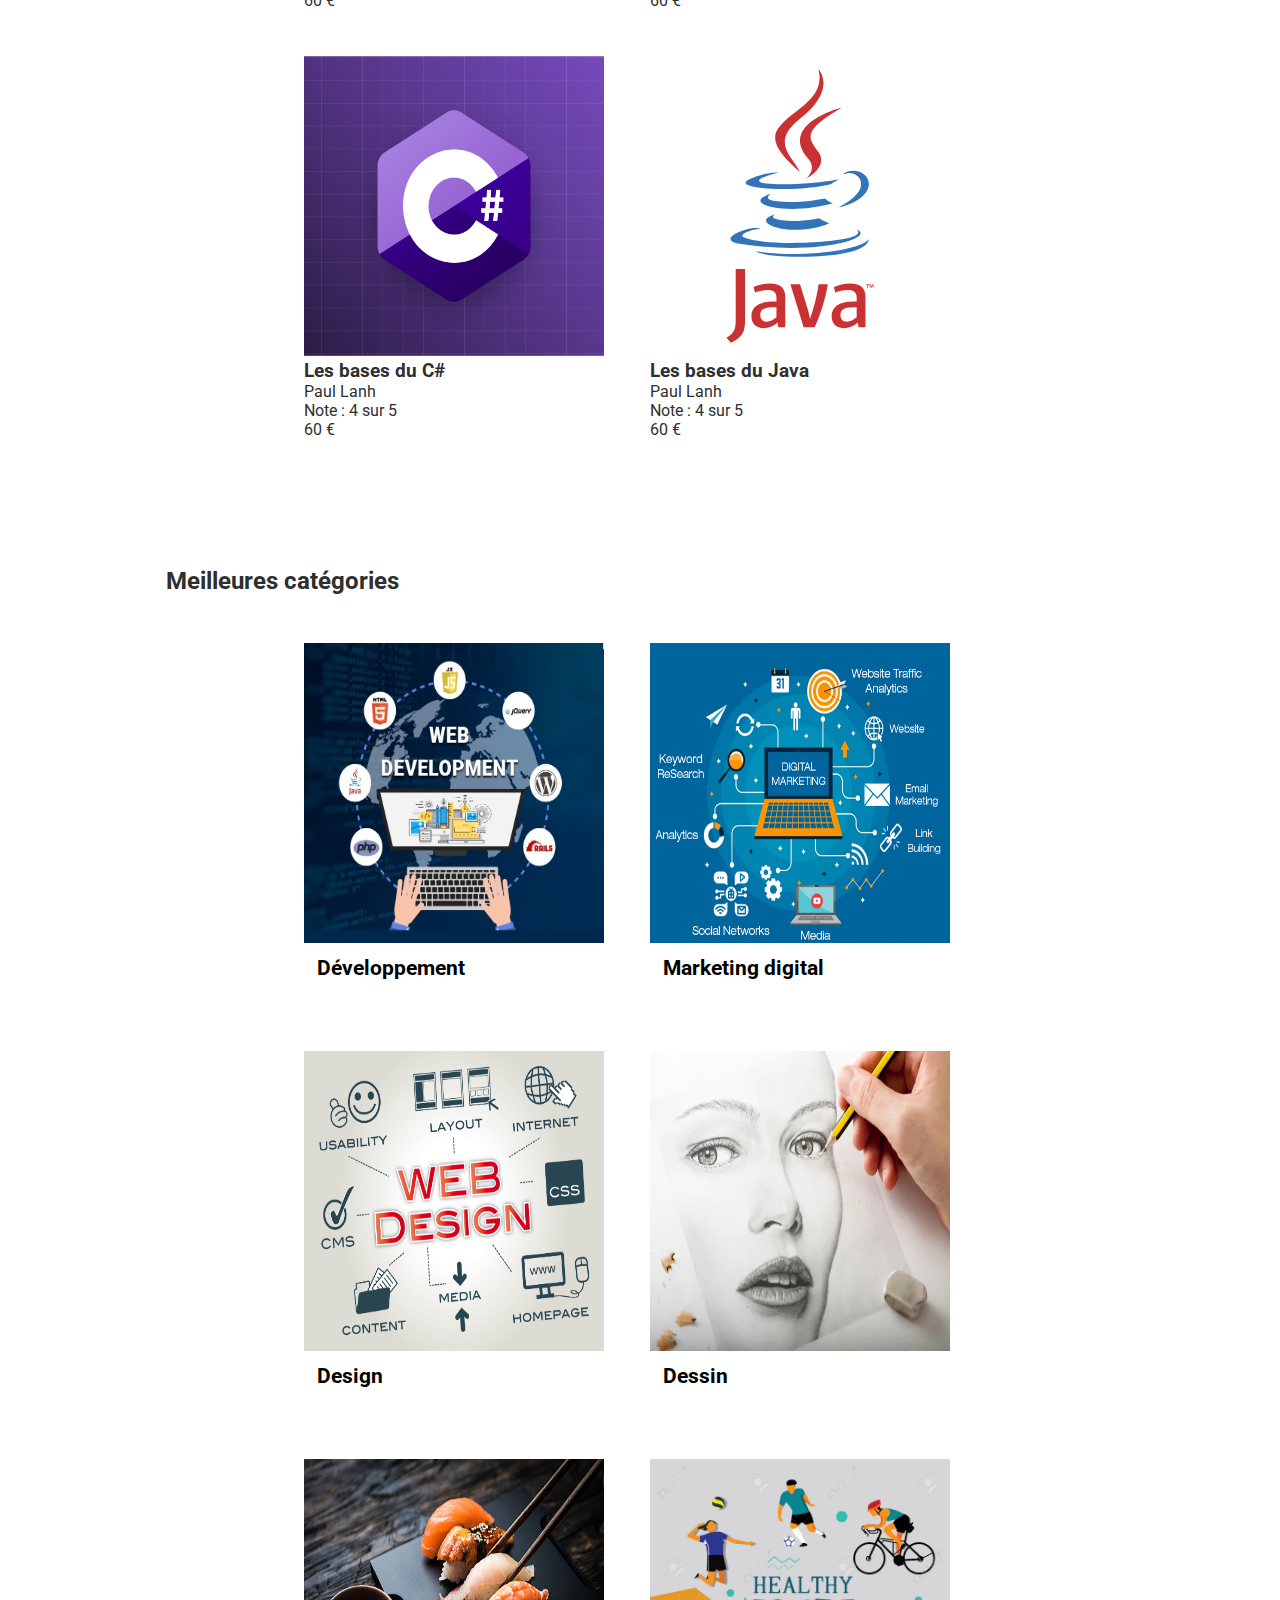
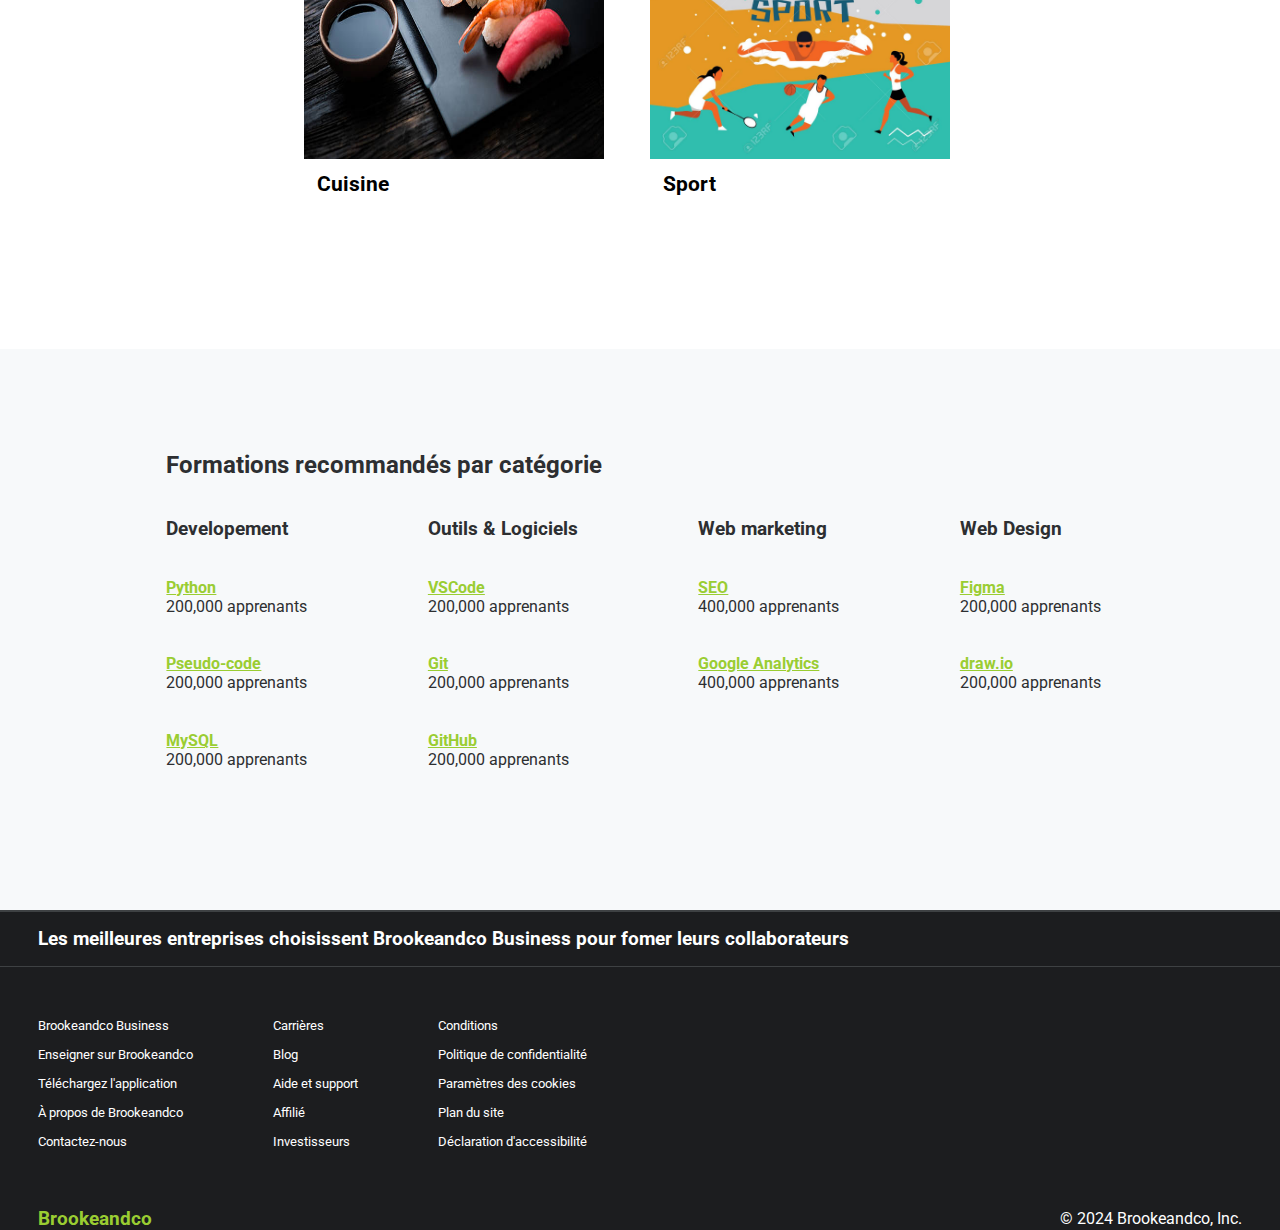
==== commit 855eb0f4: "Merge branch 'main' into CoursAysnchrone" ====
--- a/index.html
+++ b/index.html
@@ -33,7 +33,7 @@
                 </form>
             </div>
             <ul class="nav-links">
-                <li class="cart"><a href="#"><img src="/images/shopping-cart.png" alt=""></a></li>
+                <li class="cart"><a href="/pages/cart.html"><img src="/images/shopping-cart.png" alt=""></a></li>
                 <li class="signIn"><a href="/pages/login.html">Connexion</a></li>
                 <li class="register"><a href="/pages/register.html">Inscription</a></li>
             </ul>
@@ -329,16 +329,16 @@
                 <div class="links">
                     <ul>
                         <li>
-                            <a href="" class="link" target="_blank" >Udemy Business</a>
-                        </li>
-                        <li>
-                            <a class="link" href="">Enseigner sur Udemy</a>
+                            <a href="" class="link" target="_blank" >Brookeandco Business</a>
+                        </li>
+                        <li>
+                            <a class="link" href="">Enseigner sur Brookeandco</a>
                         </li>
                         <li>
                             <a class="link" href="" target="_blank">Téléchargez l'application</a>
                         </li>
                         <li>
-                            <a class="link" href="">À propos d'Udemy</a>
+                            <a class="link" href="">À propos de Brookeandco</a>
                         </li>
                         <li>
                             <a class="link" href="">Contactez-nous</a>
--- a/styles/main.css
+++ b/styles/main.css
@@ -370,6 +370,21 @@
     width: 300px;
 }
 
+.ajouter{
+    margin-top: 10px;
+    text-align: center;
+    background-color:#9ACD32;
+    padding: 10px;
+    width: 30%;
+    border-radius: 50px;
+    color: white;
+    font-size: bold;
+}
+.ajouter:hover{
+    background-color: grey;
+    cursor: pointer;
+
+}
 /* Section les meilleurs catégories */
 .top-categories{
     display: flex;
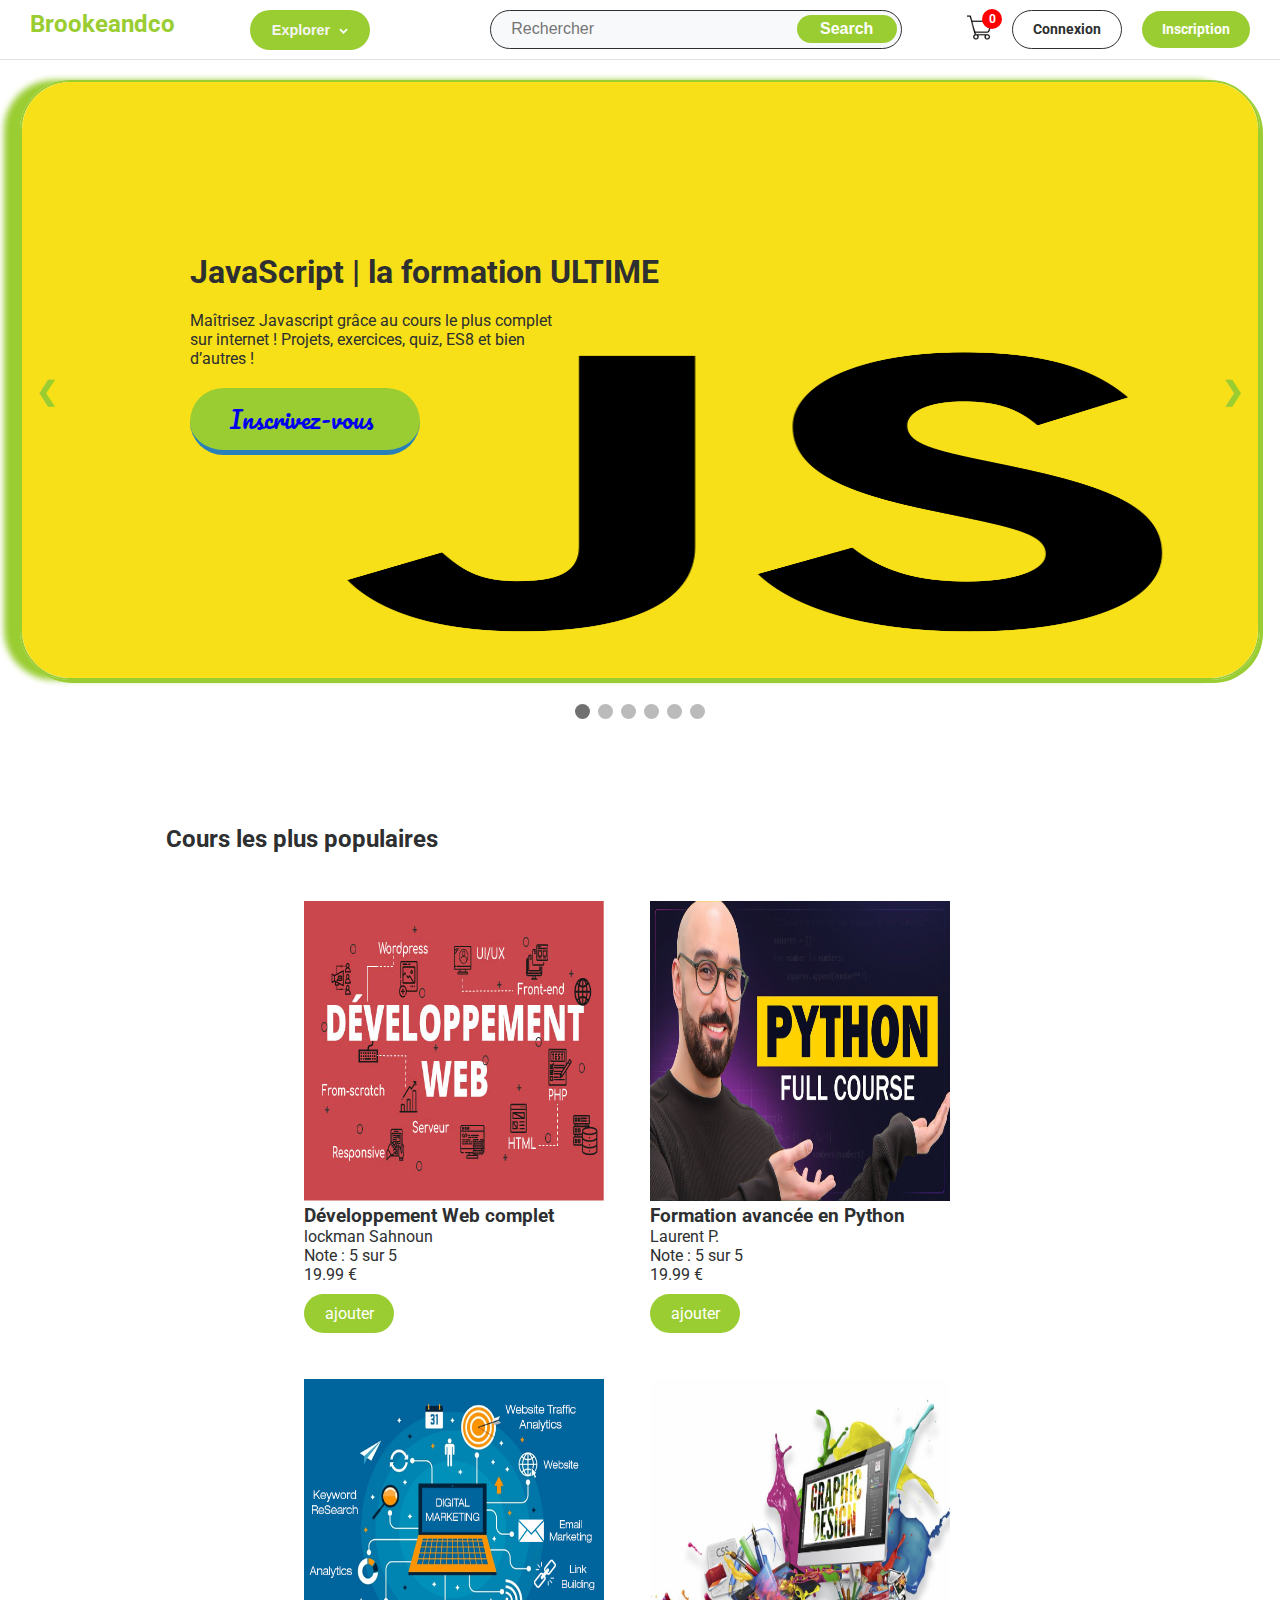
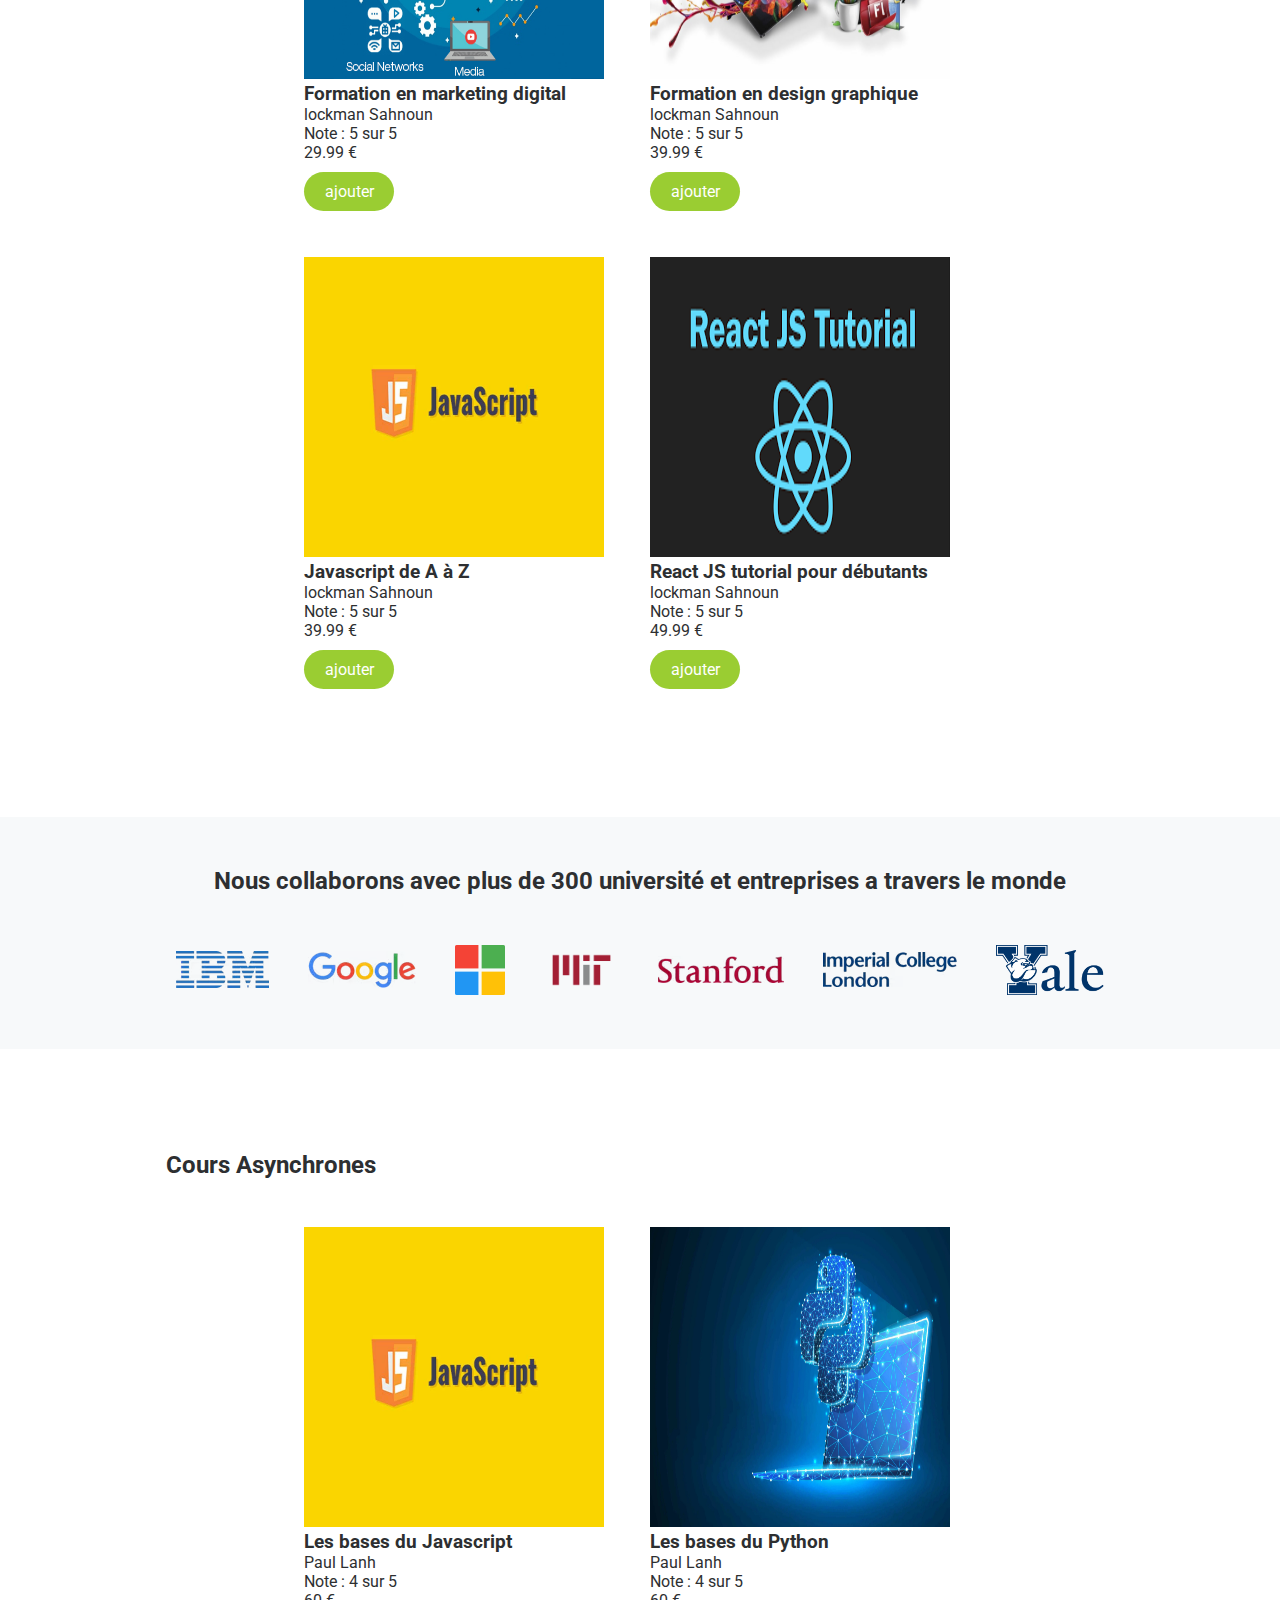
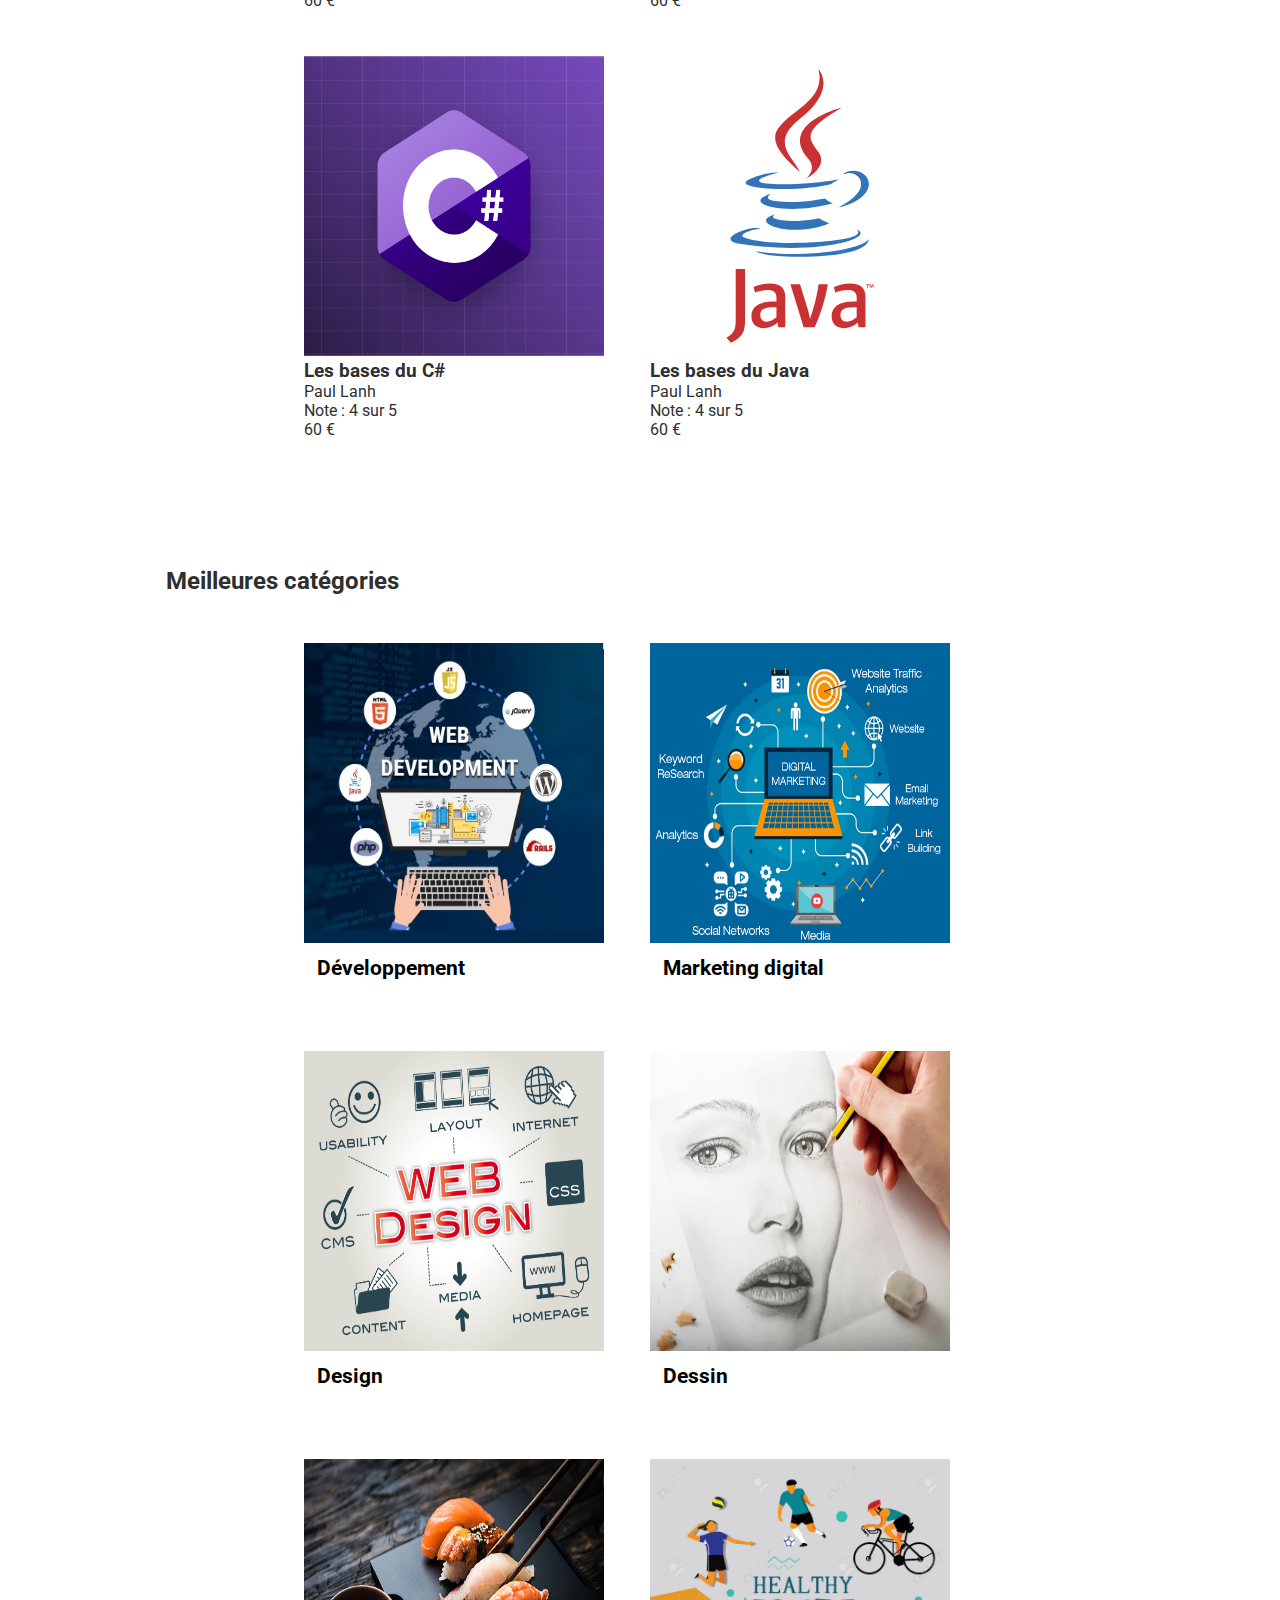
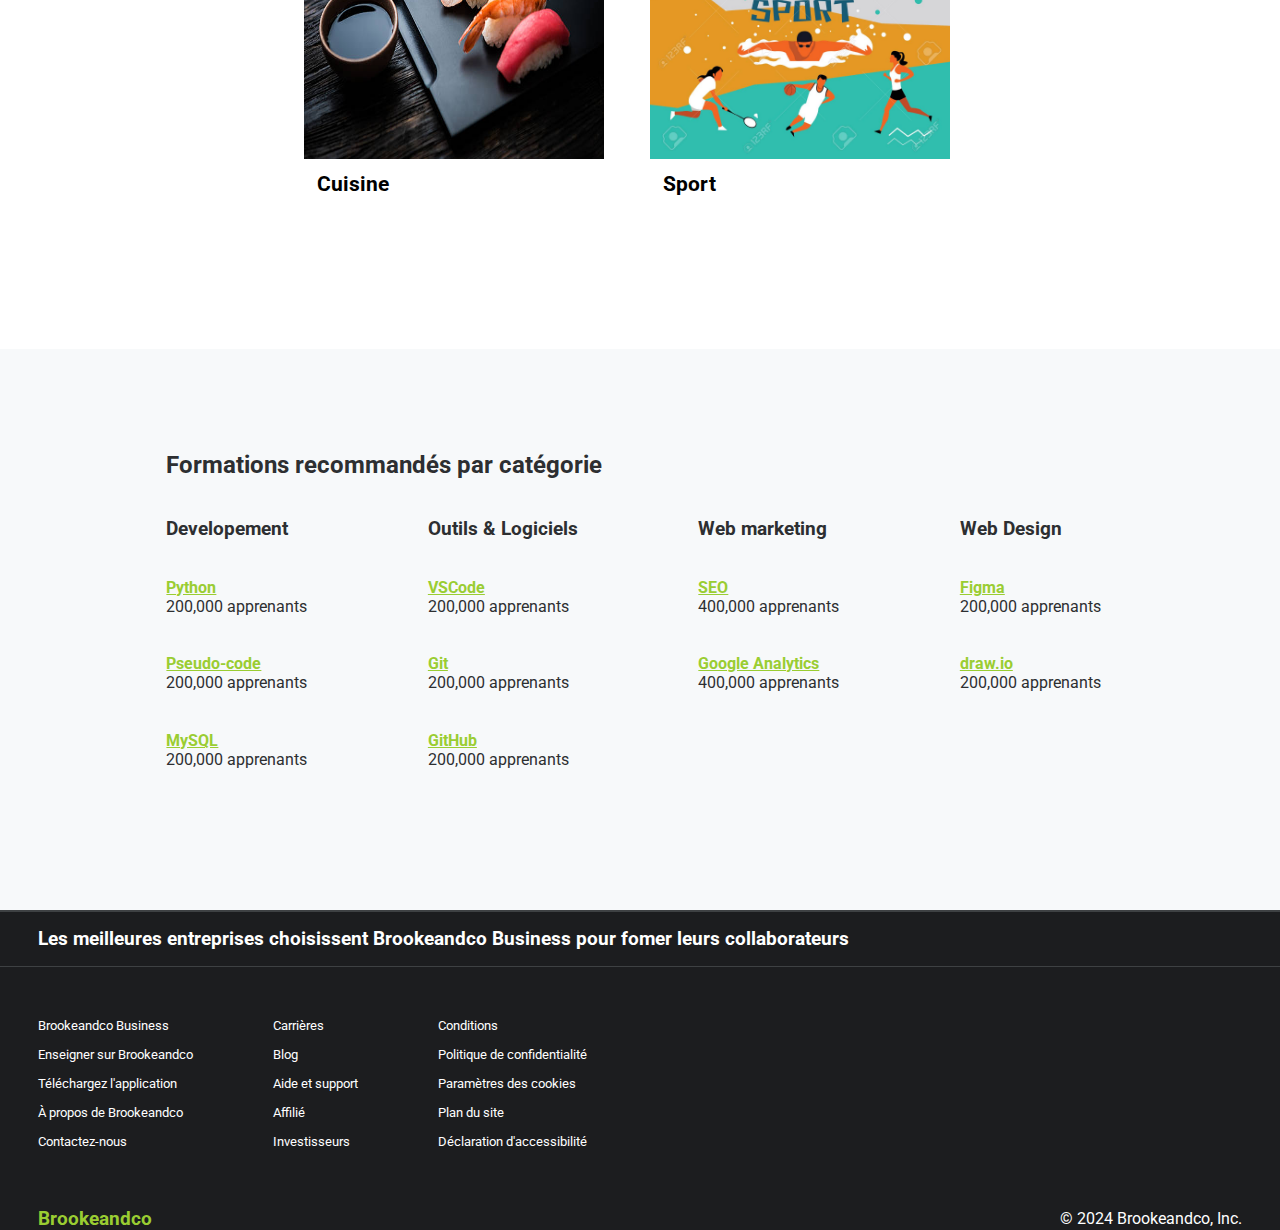
==== commit 682a5e21: "Update" ====
--- a/index.html
+++ b/index.html
@@ -33,7 +33,7 @@
                 </form>
             </div>
             <ul class="nav-links">
-                <li class="cart"><a href="/pages/cart.html"><img src="/images/shopping-cart.png" alt=""></a></li>
+                <li class="cart"><a href="/pages/cart.html"><img src="/images/shopping-cart.png" alt=""><span class="count" id="countItemCart">0</span></a></li>
                 <li class="signIn"><a href="/pages/login.html">Connexion</a></li>
                 <li class="register"><a href="/pages/register.html">Inscription</a></li>
             </ul>
--- a/styles/main.css
+++ b/styles/main.css
@@ -528,3 +528,17 @@
     padding-top: 3%;
     padding-bottom: 3%;
 }
+.count{
+    display: flex;
+    width: 20px;
+    height: 20px;
+    font-size: 0.8em;
+    background-color: red;
+    justify-content: center;
+    align-items: center;
+    color: #ffff;
+    border-radius: 50%;
+    position: absolute;
+    margin-top: -35px;
+    margin-left: 15px;
+}